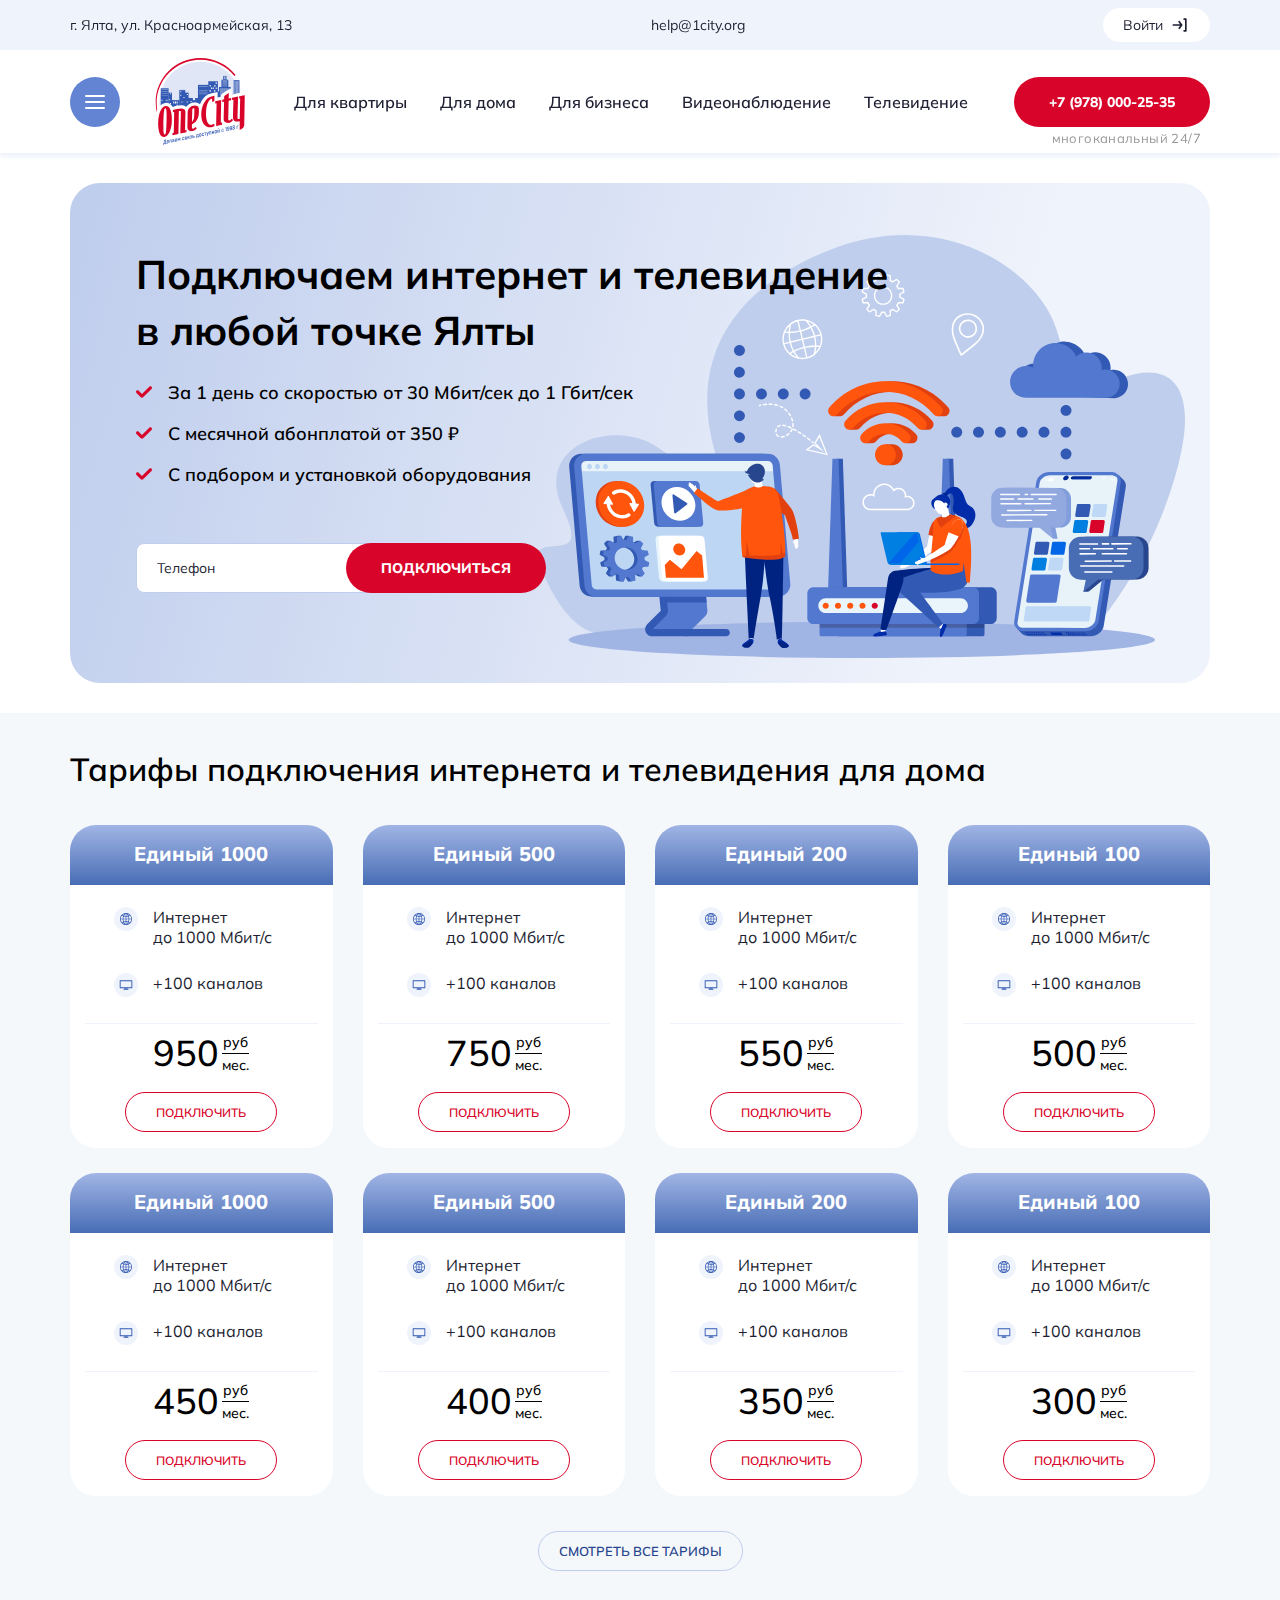
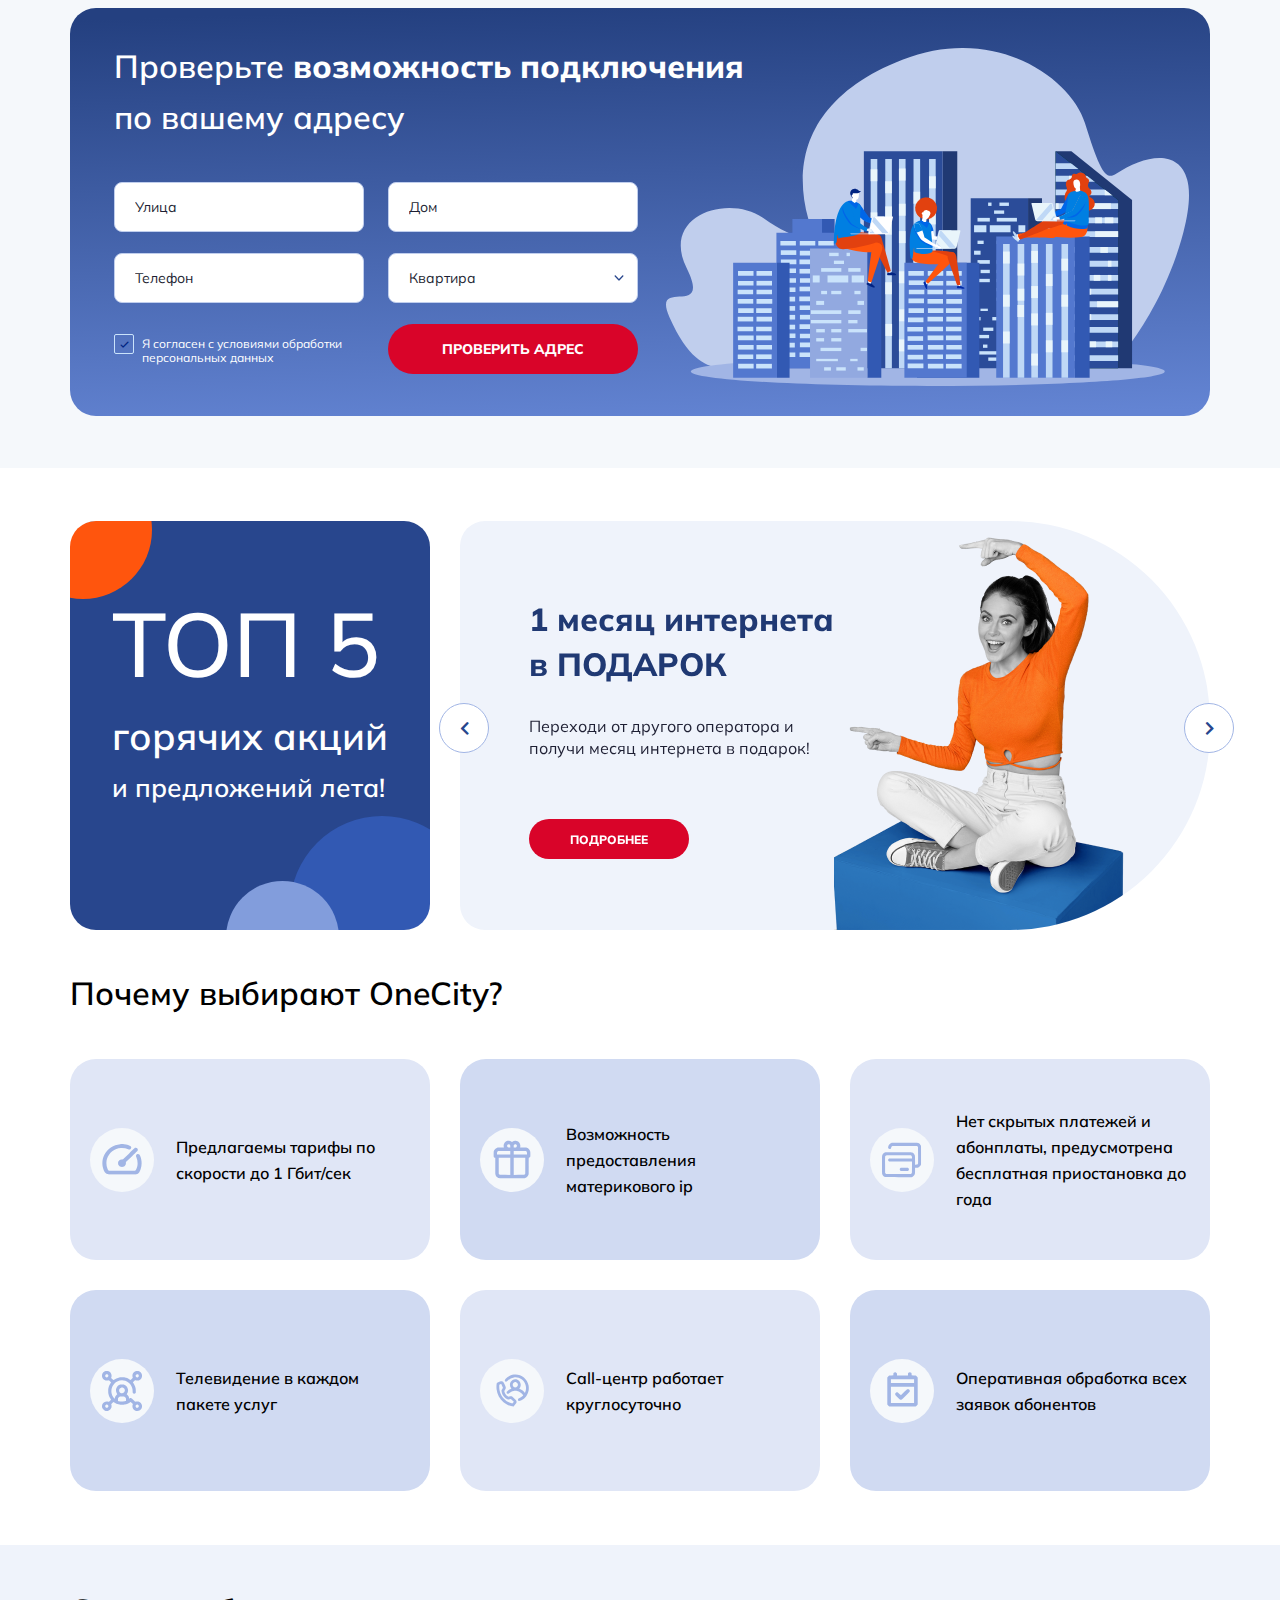
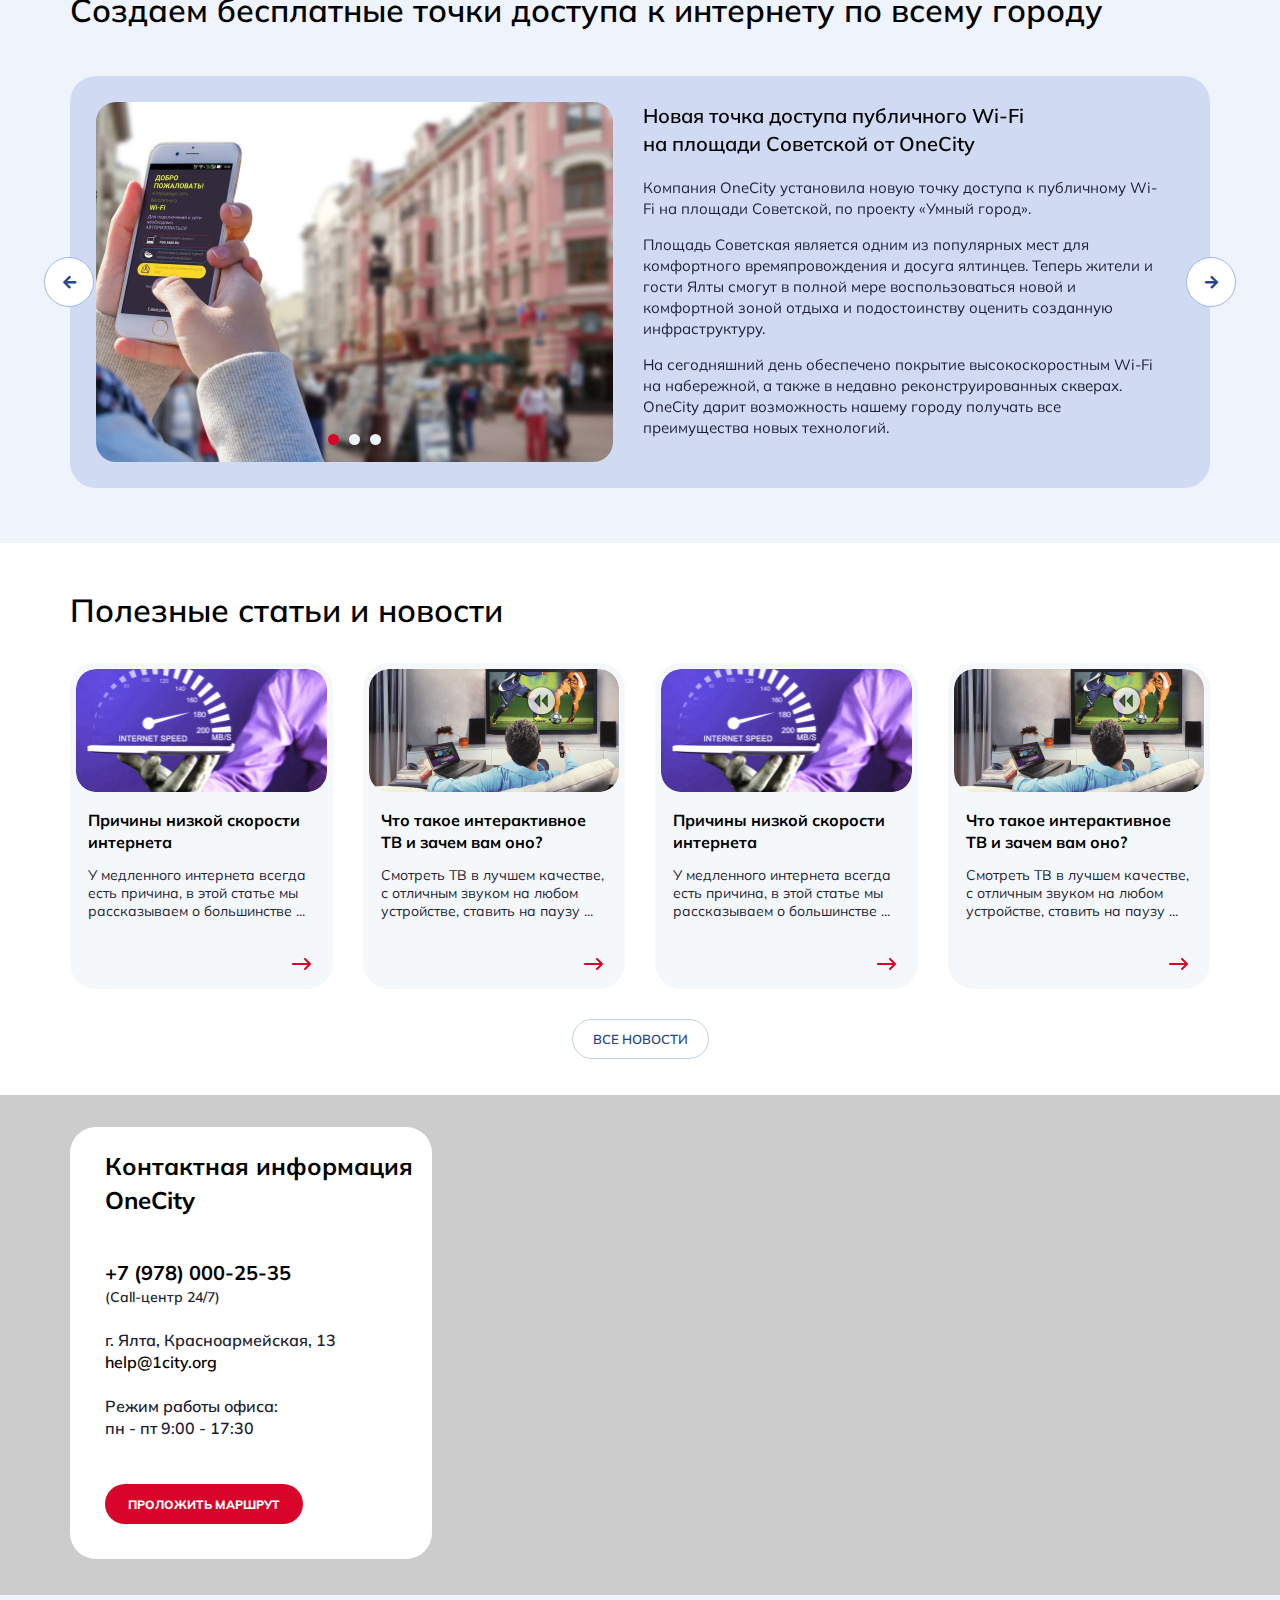
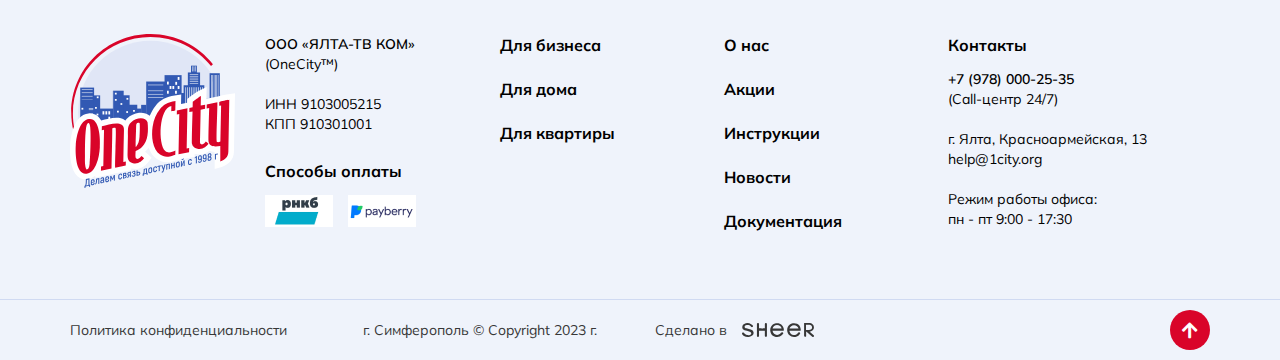
==== index.html @ c01683da "Add files via upload" ====
<!DOCTYPE html>
<!--[if lt IE 7]><html lang="ru" class="lt-ie9 lt-ie8 lt-ie7"><![endif]-->
<!--[if IE 7]><html lang="ru" class="lt-ie9 lt-ie8"><![endif]-->
<!--[if IE 8]><html lang="ru" class="lt-ie9"><![endif]-->
<!--[if gt IE 8]><!-->
<html lang="ru">
<!--<![endif]-->
<head>
	<meta charset="utf-8" />
	<title>Заголовок</title>
	<meta http-equiv="X-UA-Compatible" content="IE=edge" />
	<meta name="viewport" content="width=device-width, initial-scale=1.0" />
	<meta name="format-detection" content="telephone=no" />
	<link rel="shortcut icon" href="favicon.png" />
	<link rel="stylesheet" href="libs/bootstrap/bootstrap-grid.css" />
	<link rel="stylesheet" href="libs/fontawesome-free-5.12.0-web/css/all.min.css" />
	<link rel="stylesheet" href="libs/fancybox/jquery.fancybox.css" />
	<link rel="stylesheet" href="libs/slick-1.5.9/slick/slick.css" />
	<link rel="stylesheet" href="libs/slick-1.5.9/slick/slick-theme.css" />
	<link rel="stylesheet" href="css/fonts.css" />
	<link rel="stylesheet" href="css/main.css?ver=1.1" />
	<link rel="stylesheet" href="css/media.css?ver=1.1" />
</head>
<body>

	<div class="wrapper">

		<header class="header">
			<div class="header-top">
				<div class="container">
					<div class="header__wrapper">
						<div class="header__location">г. Ялта, ул. Красноармейская, 13</div>
						<div class="header__mail">help@1city.org</div>
						<a href="#" class="btn-login">Войти <img src="img/log-in.svg" alt="alt"></a>
					</div>
				</div>
			</div>
			<div class="header-bottom">
				<div class="container">
					<div class="header__wrapper">
						<span class='sandwich sandwich_catalog'>
							<span class='sw-topper'></span>
							<span class='sw-bottom'></span>
							<span class='sw-footer'></span>
						</span>
						<span class='sandwich sandwich_mobile'>
							<span class='sw-topper'></span>
							<span class='sw-bottom'></span>
							<span class='sw-footer'></span>
						</span>
						<a href="#" class="logo">
							<img src="img/logo.svg" alt="alt">
						</a>
						<ul class="menu">
							<li><a href="#">Для квартиры</a></li>
							<li><a href="#">Для дома</a></li>
							<li><a href="#">Для бизнеса</a></li>
							<li><a href="#">Видеонаблюдение</a></li>
							<li><a href="#">Телевидение</a></li>
						</ul>
						<div class="phone-wrap">
							<a href="tel:+79780002535" class="btn-main">+7 (978) 000-25-35 <i class="fas fa-phone-alt"></i></a>
							<div class="descr-phone">многоканальный 24/7</div>
						</div>
					</div>
				</div>
			</div>
			<div class="menu-mobile">
				<ul class="menu">
					<li><a href="#">Для квартиры</a></li>
					<li><a href="#">Для дома</a></li>
					<li><a href="#">Для бизнеса</a></li>
					<li><a href="#">Видеонаблюдение</a></li>
					<li><a href="#">Телевидение</a></li>
				</ul>
				<div class="header__location">г. Ялта, ул. Красноармейская, 13</div>
				<div class="header__mail">help@1city.org</div>
				<a href="#" class="btn-login">Войти <img src="img/log-in.svg" alt="alt"></a>
				<div class="phone-wrap">
					<a href="tel:+79780002535" class="btn-main">+7 (978) 000-25-35 <i class="fas fa-phone-alt"></i></a>
					<div class="descr-phone">многоканальный 24/7</div>
				</div>
			</div>
		</header>

		<section class="billbord">
			<div class="container">
				<div class="billbord-block">
					<h1 class="title-big">Подключаем интернет и телевидение в любой точке Ялты</h1>
					<ul class="list-page">
						<li>За 1 день со скоростью от 30 Мбит/сек до 1 Гбит/сек</li>
						<li>С месячной абонплатой от 350 ₽</li>
						<li>С подбором и установкой оборудования</li>
					</ul>
					<form>
						<div class="line-form">
							<div class="item-form">
								<input type="text" placeholder="Телефон" class="input-phone">
							</div>
							<input type="submit" class="btn-main" value="ПОДКЛЮЧИТЬСЯ">
						</div>
					</form>
				</div>
			</div>
		</section>

		<section class="tariffs">
			<div class="container">
				<h2 class="title-section">Тарифы подключения интернета и телевидения для дома</h2>
				<div class="row row_tarrifs">
					<div class="col-lg-3 col-md-6">
						<div class="item-tariff">
							<div class="item-tariff__head">Единый 1000</div>
							<ul class="list-tariff">
								<li><div class="icon-tariff"><img src="img/ic_tar1.svg" alt="alt"></div>Интернет <br>до 1000 Мбит/с</li>
								<li><div class="icon-tariff"><img src="img/ic_tar2.svg" alt="alt"></div>+100 каналов</li>
							</ul>
							<div class="item-tariff__bottom">
								<div class="item-tariff__footer">
									<div class="price-main">950 <span>руб<span>мес.</span></span></div>
									<a href="#" class="btn-main btn-main_transparent">ПОДКЛЮЧИТЬ</a>
								</div>
							</div>
						</div>
					</div>
					<div class="col-lg-3 col-md-6">
						<div class="item-tariff">
							<div class="item-tariff__head">Единый 500</div>
							<ul class="list-tariff">
								<li><div class="icon-tariff"><img src="img/ic_tar1.svg" alt="alt"></div>Интернет <br>до 1000 Мбит/с</li>
								<li><div class="icon-tariff"><img src="img/ic_tar2.svg" alt="alt"></div>+100 каналов</li>
							</ul>
							<div class="item-tariff__bottom">
								<div class="item-tariff__footer">
									<div class="price-main">750 <span>руб<span>мес.</span></span></div>
									<a href="#" class="btn-main btn-main_transparent">ПОДКЛЮЧИТЬ</a>
								</div>
							</div>
						</div>
					</div>
					<div class="col-lg-3 col-md-6">
						<div class="item-tariff">
							<div class="item-tariff__head">Единый 200</div>
							<ul class="list-tariff">
								<li><div class="icon-tariff"><img src="img/ic_tar1.svg" alt="alt"></div>Интернет <br>до 1000 Мбит/с</li>
								<li><div class="icon-tariff"><img src="img/ic_tar2.svg" alt="alt"></div>+100 каналов</li>
							</ul>
							<div class="item-tariff__bottom">
								<div class="item-tariff__footer">
									<div class="price-main">550 <span>руб<span>мес.</span></span></div>
									<a href="#" class="btn-main btn-main_transparent">ПОДКЛЮЧИТЬ</a>
								</div>
							</div>
						</div>
					</div>
					<div class="col-lg-3 col-md-6">
						<div class="item-tariff">
							<div class="item-tariff__head">Единый 100</div>
							<ul class="list-tariff">
								<li><div class="icon-tariff"><img src="img/ic_tar1.svg" alt="alt"></div>Интернет <br>до 1000 Мбит/с</li>
								<li><div class="icon-tariff"><img src="img/ic_tar2.svg" alt="alt"></div>+100 каналов</li>
							</ul>
							<div class="item-tariff__bottom">
								<div class="item-tariff__footer">
									<div class="price-main">500 <span>руб<span>мес.</span></span></div>
									<a href="#" class="btn-main btn-main_transparent">ПОДКЛЮЧИТЬ</a>
								</div>
							</div>
						</div>
					</div>
					<div class="col-lg-3 col-md-6">
						<div class="item-tariff">
							<div class="item-tariff__head">Единый 1000</div>
							<ul class="list-tariff">
								<li><div class="icon-tariff"><img src="img/ic_tar1.svg" alt="alt"></div>Интернет <br>до 1000 Мбит/с</li>
								<li><div class="icon-tariff"><img src="img/ic_tar2.svg" alt="alt"></div>+100 каналов</li>
							</ul>
							<div class="item-tariff__bottom">
								<div class="item-tariff__footer">
									<div class="price-main">450 <span>руб<span>мес.</span></span></div>
									<a href="#" class="btn-main btn-main_transparent">ПОДКЛЮЧИТЬ</a>
								</div>
							</div>
						</div>
					</div>
					<div class="col-lg-3 col-md-6">
						<div class="item-tariff">
							<div class="item-tariff__head">Единый 500</div>
							<ul class="list-tariff">
								<li><div class="icon-tariff"><img src="img/ic_tar1.svg" alt="alt"></div>Интернет <br>до 1000 Мбит/с</li>
								<li><div class="icon-tariff"><img src="img/ic_tar2.svg" alt="alt"></div>+100 каналов</li>
							</ul>
							<div class="item-tariff__bottom">
								<div class="item-tariff__footer">
									<div class="price-main">400 <span>руб<span>мес.</span></span></div>
									<a href="#" class="btn-main btn-main_transparent">ПОДКЛЮЧИТЬ</a>
								</div>
							</div>
						</div>
					</div>
					<div class="col-lg-3 col-md-6">
						<div class="item-tariff">
							<div class="item-tariff__head">Единый 200</div>
							<ul class="list-tariff">
								<li><div class="icon-tariff"><img src="img/ic_tar1.svg" alt="alt"></div>Интернет <br>до 1000 Мбит/с</li>
								<li><div class="icon-tariff"><img src="img/ic_tar2.svg" alt="alt"></div>+100 каналов</li>
							</ul>
							<div class="item-tariff__bottom">
								<div class="item-tariff__footer">
									<div class="price-main">350 <span>руб<span>мес.</span></span></div>
									<a href="#" class="btn-main btn-main_transparent">ПОДКЛЮЧИТЬ</a>
								</div>
							</div>
						</div>
					</div>
					<div class="col-lg-3 col-md-6">
						<div class="item-tariff">
							<div class="item-tariff__head">Единый 100</div>
							<ul class="list-tariff">
								<li><div class="icon-tariff"><img src="img/ic_tar1.svg" alt="alt"></div>Интернет <br>до 1000 Мбит/с</li>
								<li><div class="icon-tariff"><img src="img/ic_tar2.svg" alt="alt"></div>+100 каналов</li>
							</ul>
							<div class="item-tariff__bottom">
								<div class="item-tariff__footer">
									<div class="price-main">300 <span>руб<span>мес.</span></span></div>
									<a href="#" class="btn-main btn-main_transparent">ПОДКЛЮЧИТЬ</a>
								</div>
							</div>
						</div>
					</div>
				</div>
				<div class="bottom-button">
					<a href="#" class="btn-main btn-main_page">Смотреть все тарифы</a>
				</div>
				<div class="consultation-block">
					<h2 class="title-section">Проверьте <strong>возможность подключения</strong> по вашему адресу</h2>
					<div class="consultation-block__form">
						<form>
							<div class="row">
								<div class="col-md-6">
									<div class="item-form">
										<input type="text" placeholder="Улица" required="required">
									</div>
								</div>
								<div class="col-md-6">
									<div class="item-form">
										<input type="text" placeholder="Дом" required="required">
									</div>
								</div>
								<div class="col-md-6">
									<div class="item-form">
										<input type="text" placeholder="Телефон" class="input-phone" required="required">
									</div>
								</div>
								<div class="col-md-6">
									<div class="item-form">
										<select>
											<option value="1">Квартира</option>
											<option value="1">1</option>
											<option value="1">2</option>
											<option value="1">3</option>
											<option value="1">4</option>
										</select>
									</div>
								</div>
								<div class="col-md-6 col_checkbox">
									<div class="checkbox">
										<label>
											<input type="checkbox" required="required" checked="checked" />
											<span>Я согласен с условиями обработки персональных данных</span>
										</label>
									</div>
								</div>
								<div class="col-md-6">
									<input type="submit" class="btn-main" value="ПРОВЕРИТЬ АДРЕС">
								</div>
							</div>
						</form>
					</div>
				</div>
			</div>
		</section>

		<section class="offers">
			<div class="container">
				<div class="row">
					<div class="col-lg-4">
						<div class="offers-block">
							<div class="offers-block__title">топ 5</div>
							<div class="offers-block__descr">горячих акций <span>и предложений лета!</span></div>
						</div>
					</div>
					<div class="col-lg-8">
						<div class="wrapper-slider">
							<ul class="slider-offers">
								<li>
									<div class="slide-offer">
										<h2 class="title-section">1 месяц интернета в ПОДАРОК</h2>
										<div class="descr-offer">Переходи от другого оператора и получи месяц интернета в подарок!</div>
										<a href="#" class="btn-main">ПОДРОБНЕЕ</a>
									</div>
								</li>
								<li>
									<div class="slide-offer">
										<h2 class="title-section">1 месяц интернета в ПОДАРОК</h2>
										<div class="descr-offer">Переходи от другого оператора и получи месяц интернета в подарок!</div>
										<a href="#" class="btn-main">ПОДРОБНЕЕ</a>
									</div>
								</li>
								<li>
									<div class="slide-offer">
										<h2 class="title-section">1 месяц интернета в ПОДАРОК</h2>
										<div class="descr-offer">Переходи от другого оператора и получи месяц интернета в подарок!</div>
										<a href="#" class="btn-main">ПОДРОБНЕЕ</a>
									</div>
								</li>
							</ul>
						</div>
					</div>
				</div>
			</div>
		</section>

		<section class="advantages">
			<div class="container">
				<h2 class="title-section">Почему выбирают OneCity?</h2>
				<div class="row row_advantages">
					<div class="col-lg-4 col-md-6">
						<div class="item-advantage">
							<div class="item-advantage__icon">
								<img src="img/ic_avd1.svg" alt="alt">
							</div>
							<p>Предлагаемы тарифы по скорости до 1 Гбит/сек</p>
						</div>
					</div>
					<div class="col-lg-4 col-md-6">
						<div class="item-advantage">
							<div class="item-advantage__icon">
								<img src="img/ic_avd2.svg" alt="alt">
							</div>
							<p>Возможность предоставления материкового ip</p>
						</div>
					</div>
					<div class="col-lg-4 col-md-6">
						<div class="item-advantage">
							<div class="item-advantage__icon">
								<img src="img/ic_avd3.svg" alt="alt">
							</div>
							<p>Нет скрытых платежей и абонплаты, предусмотрена бесплатная приостановка до года</p>
						</div>
					</div>
					<div class="col-lg-4 col-md-6">
						<div class="item-advantage">
							<div class="item-advantage__icon">
								<img src="img/ic_avd4.svg" alt="alt">
							</div>
							<p>Телевидение в каждом пакете услуг</p>
						</div>
					</div>
					<div class="col-lg-4 col-md-6">
						<div class="item-advantage">
							<div class="item-advantage__icon">
								<img src="img/ic_avd5.svg" alt="alt">
							</div>
							<p>Call-центр работает круглосуточно</p>
						</div>
					</div>
					<div class="col-lg-4 col-md-6">
						<div class="item-advantage">
							<div class="item-advantage__icon">
								<img src="img/ic_avd6.svg" alt="alt">
							</div>
							<p>Оперативная обработка всех заявок абонентов</p>
						</div>
					</div>
				</div>
			</div>
		</section>

		<section class="about">
			<div class="container">
				<h2 class="title-section">Создаем бесплатные точки доступа к интернету по всему городу</h2>
				<ul class="slider-about">
					<li>
						<div class="slide-about">
							<div class="row">
								<div class="col-lg-6">
									<ul class="slider-inner">
										<li>
											<div class="slider-inner__image">
												<img src="img/slide_about1.jpg" alt="alt">
											</div>
										</li>
										<li>
											<div class="slider-inner__image">
												<img src="img/slide_about1.jpg" alt="alt">
											</div>
										</li>
										<li>
											<div class="slider-inner__image">
												<img src="img/slide_about1.jpg" alt="alt">
											</div>
										</li>
									</ul>
								</div>
								<div class="col-lg-6">
									<div class="title-middle">Новая точка доступа публичного Wi-Fi <br>на площади Советской от OneCity</div>
									<p>Компания OneCity установила новую точку доступа к публичному Wi-Fi на площади Советской, по проекту «Умный город».</p>
									<p>Площадь Советская является одним из популярных мест для комфортного времяпровождения и досуга ялтинцев. Теперь жители и гости Ялты смогут в полной мере воспользоваться новой и комфортной зоной отдыха и подостоинству оценить созданную инфраструктуру.</p>
									<p>На сегодняшний день обеспечено покрытие высокоскоростным Wi-Fi на набережной, а также в недавно реконструированных скверах. OneCity дарит возможность нашему городу получать все преимущества новых технологий.</p>
								</div>
							</div>
						</div>
					</li>
					<li>
						<div class="slide-about">
							<div class="row">
								<div class="col-lg-6">
									<ul class="slider-inner">
										<li>
											<div class="slider-inner__image">
												<img src="img/slide_about1.jpg" alt="alt">
											</div>
										</li>
										<li>
											<div class="slider-inner__image">
												<img src="img/slide_about1.jpg" alt="alt">
											</div>
										</li>
										<li>
											<div class="slider-inner__image">
												<img src="img/slide_about1.jpg" alt="alt">
											</div>
										</li>
									</ul>
								</div>
								<div class="col-lg-6">
									<div class="title-middle">Новая точка доступа публичного Wi-Fi <br>на площади Советской от OneCity</div>
									<p>Компания OneCity установила новую точку доступа к публичному Wi-Fi на площади Советской, по проекту «Умный город».</p>
									<p>Площадь Советская является одним из популярных мест для комфортного времяпровождения и досуга ялтинцев. Теперь жители и гости Ялты смогут в полной мере воспользоваться новой и комфортной зоной отдыха и подостоинству оценить созданную инфраструктуру.</p>
									<p>На сегодняшний день обеспечено покрытие высокоскоростным Wi-Fi на набережной, а также в недавно реконструированных скверах. OneCity дарит возможность нашему городу получать все преимущества новых технологий.</p>
								</div>
							</div>
						</div>
					</li>
				</ul>
			</div>
		</section>

		<section class="news">
			<div class="container">
				<h2 class="title-section">Полезные статьи и новости</h2>
				<div class="row row_news">
					<div class="col-lg-3 col-md-6">
						<a href="#" class="item-news">
							<span class="item-news__image">
								<img src="img/news1.jpg" alt="alt">
							</span>
							<span class="item-news__content">
								<span class="item-news__title">Причины низкой скорости интернета</span>
								<span class="item-news__text">У медленного интернета всегда есть причина, в этой статье мы рассказываем о большинстве ...</span>
							</span>
						</a>
					</div>
					<div class="col-lg-3 col-md-6">
						<a href="#" class="item-news">
							<span class="item-news__image">
								<img src="img/news2.jpg" alt="alt">
							</span>
							<span class="item-news__content">
								<span class="item-news__title">Что такое интерактивное ТВ и зачем вам оно?</span>
								<span class="item-news__text">Смотреть ТВ в лучшем качестве, с отличным звуком на любом устройстве, ставить на паузу ...</span>
							</span>
						</a>
					</div>
					<div class="col-lg-3 col-md-6">
						<a href="#" class="item-news">
							<span class="item-news__image">
								<img src="img/news1.jpg" alt="alt">
							</span>
							<span class="item-news__content">
								<span class="item-news__title">Причины низкой скорости интернета</span>
								<span class="item-news__text">У медленного интернета всегда есть причина, в этой статье мы рассказываем о большинстве ...</span>
							</span>
						</a>
					</div>
					<div class="col-lg-3 col-md-6">
						<a href="#" class="item-news">
							<span class="item-news__image">
								<img src="img/news2.jpg" alt="alt">
							</span>
							<span class="item-news__content">
								<span class="item-news__title">Что такое интерактивное ТВ и зачем вам оно?</span>
								<span class="item-news__text">Смотреть ТВ в лучшем качестве, с отличным звуком на любом устройстве, ставить на паузу ...</span>
							</span>
						</a>
					</div>
				</div>
				<div class="bottom-button">
					<a href="#" class="btn-main btn-main_page">все новости</a>
				</div>
			</div>
		</section>

		<section class="contacts">
			<div class="container">
				<div class="contacts-block">
					<div class="title-block">Контактная информация OneCity</div>
					<a href="tel:+79780002535" class="phone-main">+7 (978) 000-25-35 </a>
					<span>(Call-центр 24/7)</span>
					<br>
					<p>г. Ялта, Красноармейская, 13</p>
					<p><a href="mailto:help@1city.org">help@1city.org</a></p>
					<br>
					<p>Режим работы офиса: <br>пн - пт 9:00 - 17:30</p>
					<a href="#" class="btn-main">Проложить маршрут</a>
				</div>
			</div>
			<div id="map"></div>
		</section>

		<footer class="footer">
			<div class="container">
				<div class="row">
					<div class="col-lg-2 col-5">
						<a href="#" class="logo">
							<img src="img/logo.svg" alt="alt">
						</a>
					</div>
					<div class="col-lg-2 col-7 col_payment">
						<div class="descr-footer">
							<p><strong>ООО «ЯЛТА-ТВ КОМ»</strong></p>
							<p>(ОneCity™)</p>
							<br>
							<p>ИНН 9103005215</p>
							<p>КПП 910301001</p>
						</div>
						<div class="footer__title">Способы оплаты</div>
						<ul class="list-payments">
							<li><img src="img/payment1.png" alt="alt"></li>
							<li><img src="img/payment2.png" alt="alt"></li>
						</ul>
					</div>
					<div class="col-lg-5 col_nav">
						<div class="row">
							<div class="col-lg-6">
								<ul class="footer__nav">
									<li><a href="#">Для бизнеса</a></li>
									<li><a href="#">Для дома</a></li>
									<li><a href="#">Для квартиры</a></li>
								</ul>
							</div>
							<div class="col-lg-6">
								<ul class="footer__nav">
									<li><a href="#">О нас</a></li>
									<li><a href="#">Акции</a></li>
									<li><a href="#">Инструкции</a></li>
									<li><a href="#">Новости</a></li>
									<li><a href="#">Документация</a></li>
								</ul>
							</div>
						</div>
					</div>
					<div class="col-lg-3">
						<div class="footer__title">Контакты <i class="far fa-chevron-down"></i></div>
						<div class="footer__content">
							<p><a href="tel:+79780002535"><strong>+7 (978) 000-25-35 </strong></a></p>
							<p>(Call-центр 24/7)</p>
							<br>
							<p>г. Ялта, Красноармейская, 13</p>
							<p><a href="mailto:help@1city.org">help@1city.org</a></p>
							<br>
							<p>Режим работы офиса: <br>пн - пт 9:00 - 17:30</p>
						</div>
					</div>
				</div>
			</div>
			<div class="footer-bottom">
				<div class="container">
					<div class="row align-items-center">
						<div class="col-lg-3">
							<a href="#">Политика конфиденциальности </a>
						</div>
						<div class="col-lg-3">
							<p>г. Симферополь © Copyright  2023 г.</p>
						</div>
						<div class="col-lg">
							<div class="create">Сделано в <a href="#"><img src="img/copy.svg" alt="alt"></a></div>
						</div>
						<div class="col-xl-4 col-lg">
							<a href="#" class="btn_top"><i class="fas fa-arrow-up"></i></a>
						</div>
					</div>
				</div>
			</div>
		</footer>
		
	</div>

	<!--[if lt IE 9]>
	<script src="libs/html5shiv/es5-shim.min.js"></script>
	<script src="libs/html5shiv/html5shiv.min.js"></script>
	<script src="libs/html5shiv/html5shiv-printshiv.min.js"></script>
	<script src="libs/respond/respond.min.js"></script>
<![endif]-->
<script src="libs/jquery/jquery-3.6.0.min.js"></script>
<script src="libs/jquery-mousewheel/jquery.mousewheel.min.js"></script>
<script src="libs/fancybox/jquery.fancybox.pack.js"></script>
<script src="libs/slick-1.5.9/slick/slick.min.js"></script>
<script src="libs/scroll2id/PageScroll2id.min.js"></script>
<script src="libs/mask/jquery.maskedinput.js"></script>
<script src="libs/jQueryFormStyler-master/jquery.formstyler.min.js"></script>
<script src="js/common.js?ver=1.1"></script>
<script src="https://api-maps.yandex.ru/2.1/?lang=ru_RU"></script>
<script>
	$(document).ready(function() {
		ymaps.ready(init);

		function init() {
			var myMap = new ymaps.Map('map', {
				center: [44.489403, 34.151252],
				zoom: 17
			}, {
				searchControlProvider: 'yandex#search'
			});		

			myPlacemark1 = new ymaps.Placemark([44.489403, 34.151252], {
			}, {
				iconLayout: 'default#image',
				iconImageHref: 'img/pin.svg',
				hideIconOnBalloonOpen: false,
				iconImageSize: [20, 26],
				iconImageOffset: [-10, -26],
				balloonOffset: [0, -26]
			});
			myMap.controls.remove('searchControl');
			myMap.behaviors.disable('scrollZoom');
			myMap.geoObjects.add(myPlacemark1);
		}
	});
</script>

<!-- Yandex.Metrika counter --><!-- /Yandex.Metrika counter -->
<!-- Google Analytics counter --><!-- /Google Analytics counter -->
</body>
</html>
---- css/fonts.css ----
@font-face {
	font-family: 'Mulish';
	src: local('Mulish Regular'), local('Mulish-Regular'),
	url('../fonts/Mulish-Regular.woff2') format('woff2'),
	url('../fonts/Mulish-Regular.woff') format('woff'),
	url('../fonts/Mulish-Regular.ttf') format('truetype');
	font-weight: 400;
	font-style: normal;
}
@font-face {
	font-family: 'Mulish';
	src: local('Mulish Medium'), local('Mulish-Medium'),
	url('../fonts/Mulish-Medium.woff2') format('woff2'),
	url('../fonts/Mulish-Medium.woff') format('woff'),
	url('../fonts/Mulish-Medium.ttf') format('truetype');
	font-weight: 500;
	font-style: normal;
}
@font-face {
	font-family: 'Mulish';
	src: local('Mulish SemiBold'), local('Mulish-SemiBold'),
	url('../fonts/Mulish-SemiBold.woff2') format('woff2'),
	url('../fonts/Mulish-SemiBold.woff') format('woff'),
	url('../fonts/Mulish-SemiBold.ttf') format('truetype');
	font-weight: 600;
	font-style: normal;
}
@font-face {
	font-family: 'Mulish';
	src: local('Mulish Bold'), local('Mulish-Bold'),
	url('../fonts/Mulish-Bold.woff2') format('woff2'),
	url('../fonts/Mulish-Bold.woff') format('woff'),
	url('../fonts/Mulish-Bold.ttf') format('truetype');
	font-weight: 700;
	font-style: normal;
}

@font-face {
	font-family: 'Mulish';
	src: local('Mulish Extra Bold'), local('Mulish-Extra-Bold'),
	url('../fonts/Mulish-ExtraBold.woff2') format('woff2'),
	url('../fonts/Mulish-ExtraBold.woff') format('woff'),
	url('../fonts/Mulish-ExtraBold.ttf') format('truetype');
	font-weight: 800;
	font-style: normal;
}
---- css/main.css ----
*::-webkit-input-placeholder {
	color: #1E1F33;
	opacity: 1;
}
*:-moz-placeholder {
	color: #1E1F33;
	opacity: 1;
}
*::-moz-placeholder {
	color: #1E1F33;
	opacity: 1;
}
*:-ms-input-placeholder {
	color: #1E1F33;
	opacity: 1;
}

body input:focus:required:invalid,
body textarea:focus:required:invalid {
	
}
body input:required:valid,
body textarea:required:valid {
	
}
body {
	font-family: 'Mulish';
	font-size: 16px;
	line-height: 26px;
	color: #1E1F33;
	overflow-x: hidden;
	margin: 0;
	background-color: #fff;
}
button {
	cursor: pointer;
}
button, input, optgroup, select, textarea {
	font-family: inherit;
}
input {
	-webkit-appearance: none;
	-moz-appearance: none;
	appearance: none;
}
button,
textarea,
input.text,
input[type="text"],
input[type="button"],
input[type="submit"] {
	-webkit-appearance: none;
}
a, button, input, img {
	transition: all 0.3s;
}
h1,h2,h3,h4,h5,h6 {
	padding: 0;
	margin: 0;
	font-weight: normal;
}
.wrapper {
	overflow: hidden;
}
a {
	text-decoration: none;
	outline: none;
}
* {
	outline: none !important;
}
ul {
	padding: 0;
	margin: 0;
}
ul li {
	list-style-type: none;
	outline: none;
}
img {
	outline: none;
	display: block;
}
p {
	padding: 0;
	margin: 0;
}
form {
	margin: 0;
}

.header {
	position: fixed;
	top: 0;
	left: 0;
	width: 100%;
	z-index: 1000;
	background-color: #fff;
	box-shadow: 0px 4px 4px #EFF3FB;
	transition: all 0.3s;
}
.wrapper {
	padding-top: 153px;
}
.header.nav-up {
	transform: translateY(-160px);
}
.header.nav-down {
	transform: translateY(0px);
}
.header-top {
	padding: 8px 0;
	font-size: 14px;
	line-height: 18px;
	background: #EFF3FB;
}
.header__wrapper {
	display: flex;
	align-items: center;
	justify-content: space-between;
}
.header__mail,
.header__location {
	color: #1E1F33;
}
.btn-login {
	padding: 7px 20px;
	background: #FFFFFF;
	border-radius: 40px;
	font-size: 14px;
	line-height: 18px;
	color: #1E1F33;
	display: inline-flex;
	align-items: center;
	justify-content: center;
	text-align: center;
}
.btn-login:hover {
	color: #fff;
	background: #6384D3;
}
.btn-login:hover img {
filter: brightness(0) invert(1);
}
.btn-login img {
	margin-left: 7px;
	transition: all 0.3s;
}
.header-bottom {
	padding: 8px 0;
}
.btn-main {
	height: 50px;
	padding: 0 35px;
	font-size: 14px;
	line-height: 18px;
	font-weight: 900;
	color: #fff;
	display: inline-flex;
	align-items: center;
	justify-content: center;
	text-align: center;
	cursor: pointer;
	transition: all 0.3s;
	border: none;
	background: #D90429;
	border-radius: 40px;
	text-transform: uppercase;
}
.btn-main:hover {
	background: #b80020;
}
.descr-phone {
	font-size: 13px;
	line-height: 16px;
	margin-top: 3px;
	margin-bottom: -20px;
	padding-right: 9px;
	letter-spacing: 0.03em;
	color: #989898;
}
.menu {
	margin: 0 46px;
	display: flex;
	align-items: center;
	justify-content: space-between;
	flex: 1;
}
.menu a {
	color: #1E1F33;
	font-weight: 600;
	border-bottom: 1px solid transparent;
}
.menu a:hover {
	border-color: #1E1F33;
}
.logo {
	display: inline-block;
}
.logo img {
	width: 93px;
	height: auto;
	display: block;
}
.phone-wrap {
	display: flex;
	flex-direction: column;
	align-items: flex-end;
}
.sandwich span {
	display: block;
}
.sandwich {
	width: 50px;
	height: 50px;
	margin-right: 35px;
	padding-top: 14px;
	border-radius: 50%;
	background: #6384D3;
	display: -webkit-flex;
	display: -moz-flex;
	display: -ms-flex;
	display: -o-flex;
	display: flex;
	flex-direction: column;
	align-items:center;
	z-index: 20;
	flex: none;
	cursor: pointer;
	transition: all 0.3s;
}
.sandwich:hover {
background: #244080;
}
.sw-topper {
	position: relative;
	top: 4px;
	width: 20px;
	height:  2px;
	display: block;
	margin: 0;
	background: #FFFFFF;
	border-radius: 2px;
	border: medium none;
	transition: transform 0.5s, top 0.2s;
	/* transition-delay: 0.2s, 0s; */
}
.sw-bottom {
	position: relative;
	top: 8px;
	width: 20px;
	height:  2px;
	display: block;
	margin: 0;
	background: #FFFFFF;
	border-radius: 2px;
	border: medium none;
	transition: transform 0.5s, top 0.2s;
	transition-delay: 0.2s, 0s;
}
.sw-footer {
	position: relative;
	top: 12px;
	width: 20px;
	height:  2px;
	display: block;
	margin: 0;
	background: #FFFFFF;
	border-radius: 2px;
	border: medium none;
	transition: all 0.5s;
	transition-delay: 0.1s;
}
.sandwich.active .sw-topper {
	top: 10px;
	transform: rotate(45deg);
}
.sandwich.active .sw-bottom {
	opacity: 0;
}
.sandwich.active .sw-footer {
	top: 6px;
	transform: rotate(-45deg); 
}

.billbord {
	padding: 30px 0;
}
.billbord-block {
	padding: 63px 66px;
	padding-bottom: 90px;
	min-height: 500px;
	background: linear-gradient(285.48deg, #EFF3FB 21.39%, #C0CEED 97.87%);
	border-radius: 30px;
	color: #000;
	position: relative;
	z-index: 1;
}
.billbord-block::before {
	position: absolute;
	display: block;
	content: " ";
	width: 100%;
	height: 100%;
	border-radius: 30px;
	top: 0;
	left: 0;
	background-image: url(../img/bg_billbord.svg);
	background-repeat: no-repeat;
	background-position: right 25px bottom 25px;
	z-index: -1;
}
.title-big {
	font-size: 40px;
	line-height: 56px;
	font-weight: 700;
}
.billbord-block .title-big {
	max-width: 757px;
	padding-bottom: 22px;
}
.list-page li {
	font-size: 18px;
	padding-left: 32px;
	margin-bottom: 15px;
	font-weight: 600;
	position: relative;
}
.list-page li::before {
	position: absolute;
	display: block;
	content: " ";
	width: 16px;
	height: 16px;
	top: 4px;
	left: 0;
	background-image: url(../img/li_check.svg);
	background-repeat: no-repeat;
	background-position: center;
	background-size: cover;
}
.line-form {
	display: flex;
	align-items: center;
}
.line-form .item-form {
	margin: 0;
	margin-right: -50px;
	width: 260px;
}
.item-form {
	margin-bottom: 21px;
}
.item-form .jq-selectbox__select-text,
.item-form input,
.item-form textarea {
	height: 50px;
	padding: 0 20px;
	font-size: 14px;
	line-height: 18px;
	font-weight: 400;
	color: #1E1F33;
	background: #FFFFFF;
	border: 1px solid #C0CEED;
	border-radius: 8px;
	width: 100%;
	font-family: 'Mulish';
}
.item-form .jqselect {
	width: 100%;
	display: block;
}
.item-form .jq-selectbox__select-text {
	cursor: pointer;
	display: flex;
	align-items: center;
}
.jq-selectbox__trigger {
	position: absolute;
	display: block;
	content: " ";
	right: 11px;
	top: 0;
	bottom: 0;
	margin: auto;
	width: 16px;
	height: 16px;
	background-image: url(../img/check.svg);
	background-repeat: no-repeat;
	background-position: center;
	cursor: pointer;
}
.billbord-block .line-form {
	margin-top: 55px;
}

.tariffs {
	padding-top: 31px;
	padding-bottom: 52px;
	background: #F5F8FB;
}
.title-section {
	font-size: 32px;
	line-height: 51px;
	font-weight: 600;
	color: #000;
}
.tariffs .title-section {
	padding-bottom: 30px;
}
.item-tariff {
	padding-bottom: 16px;
	background: #FFFFFF;
	border-radius: 26px;
	min-height: 100%;
	display: flex;
	flex-direction: column;
	align-items: flex-start;
	transition: all 0.5s;
}
.item-tariff:hover {
	box-shadow: 0 10px 10px #bfd6ee;
}
.item-tariff__head {
	font-size: 20px;
	line-height: 32px;
	font-weight: 800;
	padding: 13px;
	padding-bottom: 15px;
	margin-bottom: 22px;
	color: #fff;
	background: linear-gradient(180deg, #A1B5E5 0%, #486DB5 100%);
	border-radius: 26px 26px 0px 0px;
	width: 100%;
	text-align: center;
}
.icon-tariff {
	width: 24px;
	height: 24px;
	margin-right: 15px;
	background: #EFF3FB;
	border-radius: 50%;
	display: flex;
	align-items: center;
	justify-content: center;
	flex: none;
}
.list-tariff {
	line-height: 20px;
	padding: 0 44px;
	width: 100%;
}
.list-tariff li {
	margin-bottom: 26px;
	display: flex;
}
.item-tariff__bottom {
	width: 100%;
	margin-top: auto;
}
.item-tariff__footer {
	margin: 0 15px;
	text-align: center;
	display: flex;
	flex-direction: column;
	align-items: center;
	border-top: 1px solid #EFF3FB;
}
.price-main {
	font-size: 36px;
	line-height: 58px;
	font-weight: 500;
	color: #000;
	display: flex;
	align-items: center;
}
.price-main span {
	font-size: 14px;
	line-height: 22px;
	font-weight: 500;
	display: block;
}
.price-main span span {
	border-top: 1px solid #000;
}
.price-main > span {
	margin-left: 3px;
}
.item-tariff .btn-main {
	margin-top: 10px;
}
.btn-main_transparent {
	font-size: 12px;
	line-height: 15px;
	font-weight: 600;
	color: #D90429;
	padding: 0 30px;
	height: 40px;
	border: 1px solid #D90429;
	border-radius: 40px;
	background-color: transparent;
}
.btn-main_transparent:hover {
	background-color: #D90429;
	color: #fff;
}
.row_tarrifs > div {
	margin-bottom: 25px;
}
.bottom-button {
	padding-top: 10px;
	text-align: center;
}
.btn-main_page {
	height: 40px;
	font-size: 13px;
	line-height: 16px;
	padding: 0 20px;
	text-transform: uppercase;
	font-weight: 600;
	color: #28468D;
	border: 1px solid #C0CEED;
	border-radius: 40px;
	background-color: transparent;
}
.btn-main_page:hover {
	background-color: #28468D;
	color: #fff;
	border-color: #28468D;
}
.consultation-block {
	padding: 33px 44px;
	padding-bottom: 42px;
	margin-top: 37px;
	background: linear-gradient(178.12deg, #244080 2.77%, #6384D3 98.41%);
	border-radius: 26px;
	min-height: 400px;
	color: #fff;
	position: relative;
	z-index: 1;
}
.consultation-block::before {
	position: absolute;
	display: block;
	content: " ";
	width: 100%;
	height: 100%;
	border-radius: 26px;
	top: 0;
	left: 0;
	background-image: url(../img/bg_consult.svg);
	background-repeat: no-repeat;
	background-position: right 21px bottom 30px;
	z-index: -1;
}
.consultation-block .title-section {
	padding-bottom: 39px;
	max-width: 636px;
	color: #fff;
}
.title-section strong {
	font-weight: 800;
}
.checkbox {
	font-size: 12px;
	line-height: 14px;
	margin-top: 8px;
	color: #fff;
	font-weight: 400;
	letter-spacing: normal;
	display: flex;
	text-align: left;
}
.checkbox label input {
	position: absolute;
	z-index: -1;
	height: 1px !important;
	width: 1px !important;
	opacity: 0 !important;
	margin: 12px 2px 0 7px !important;
}
.checkbox label > span {
	position: relative;
	padding: 5px 0 0 28px;
	display: block;
	cursor: pointer;
}
.checkbox label > span:before {
	content: '';
	position: absolute;
	top: 2px;
	left: 0;
	width: 20px;
	height: 20px;
	border: 1px solid #CAE3FB;
	border-radius: 2px;
	transition: .2s;
}
.checkbox label > span:after {
	content: '';
	position: absolute;
	top: 2px;
	left: 0px;
	width: 20px;
	height: 20px;
	content: "\f00c";
	display: -webkit-flex;
	display: -moz-flex;
	display: -ms-flex;
	display: -o-flex;
	display: flex;
	align-items: center;
	justify-content: center;
	-moz-osx-font-smoothing: grayscale;
	-webkit-font-smoothing: antialiased;
	font-style: normal;
	font-variant: normal;
	text-rendering: auto;
	line-height: 1;
	font-family: "Font Awesome 5 Pro";
	font-weight: 500;
	background-image: none;
	color: #002382;
	font-size: 9px;
	opacity: 0;
	transition: .2s;
}
.checkbox label input:checked + span:after {
	opacity: 1;
}
.consultation-block__form {
	max-width: 524px;
}
.consultation-block__form .row {
	margin: 0 -12px;
}
.consultation-block__form .row > div {
	padding: 0 12px;
}
.consultation-block__form .btn-main {
	width: 100%;
}
.jq-selectbox__dropdown {
	width: 100%;
	font-size: 14px;
	line-height: 18px;
	background-color: #fff;
	border: 1px solid #C0CEED;
	border-radius: 8px;
	color: #000;
}
.jq-selectbox__dropdown li {
	cursor: pointer;
	padding: 5px 20px;
}
.jq-selectbox__dropdown ul {
	max-height: 250px;
}

.offers {
	padding-top: 53px;
}
.offers-block {
	padding: 51px 42px;
	min-height: 409px;
	background-color: #28468D;
	border-radius: 26px;
	color: #fff;
	background-image: url(../img/bg_offers.svg);
	background-repeat: no-repeat;
	background-position: center;
	background-size: cover;
}
.offers-block__title {
	font-size: 90px;
	line-height: 144px;
	margin-bottom: -10px;
	font-weight: 500;
	text-transform: uppercase;
}
.offers-block__descr {
	font-size: 38px;
	line-height: 61px;
	font-weight: 600;
}
.offers-block__descr span {
	font-size: 26px;
	line-height: 41px;
	display: block;
}
.wrapper-slider {
	padding-top: 76px;
	padding-left: 69px;
	min-height: 409px;
	background: #EFF3FB;
	border-radius: 25px 200px 200px 25px;
	position: relative;
	z-index: 1;
}
.slider-offers {
	max-width: 310px;
}
.slide-offer .title-section {
	line-height: 45px;
	margin-bottom: 28px;
	font-weight: 900;
	color: #203973;
}
.descr-offer {
	line-height: 22px;
}
.slide-offer .btn-main {
	margin-top: 60px;
	padding: 0 41px;
	height: 40px;
	font-size: 12px;
	line-height: 15px;
}
.wrapper-slider::before {
	position: absolute;
	display: block;
	content: " ";
	width: 100%;
	height: 100%;
	border-radius: 30px;
	top: 0;
	left: 0;
	background-image: url(../img/bg_slider_offer.png);
	background-repeat: no-repeat;
	background-position: right 81px bottom;
	z-index: -1;
	border-radius: 25px 200px 200px 25px;
	overflow: hidden;
}
.slick-arrow {
	width: 50px;
	height: 50px;
	font-size: 15px;
	border-radius: 50%;
	color: #28468D;
	display: flex;
	align-items: center;
	justify-content: center;
	cursor: pointer;
	transition: all 0.3s;
	background: #FFFFFF;
	border: 1px solid #A1B5E5;
	top: 50%;
}
.slick-arrow:hover {
	background-color: #28468D;
	border-color: #28468D;
	color: #fff;
}
.slick-arrow::before {
	display: none;
}
.slick-prev {
	left: 0;
}
.slick-next {
	right: 0;
}
.slider-offers .slick-prev {
	left: -90px;
}
.slider-offers .slick-next {
	right: -395px;
}

.advantages {
	padding-top: 38px;
	padding-bottom: 24px;
}
.row_advantages > div {
	margin-bottom: 30px;
}
.row_advantages > div:nth-child(even) .item-advantage {
	background: #D0DAF2;
}
.item-advantage {
	height: 201px;
	padding: 0 20px;
	font-weight: 600;
	color: #000;
	background: #E0E6F6;
	border-radius: 26px;
	display: flex;
	align-items: center;
	min-height: 100%;
	transition: all 0.5s;
}
.item-advantage:hover {
		box-shadow: 0 10px 10px #bfd6ee;
}
.item-advantage__icon {
	width: 64px;
	height: 64px;
	margin-right: 22px;
	padding: 3px;
	border-radius: 50%;
	background: #F5F8FB;
	display: flex;
	align-items: center;
	justify-content: center;
	flex: none;
}
.item-advantage__icon img {
	max-width: 100%;
	max-height: 100%;
}
.item-advantage p {
	margin: 0;
}
.advantages .title-section {
	padding-bottom: 40px;
}

.about {
	padding-top: 40px;
	padding-bottom: 55px;
	background: #EFF3FB;
}
.about .title-section {
	padding-bottom: 40px;
}
.slider-about {
	padding: 26px;
	padding-right: 50px;
	font-size: 15px;
	line-height: 21px;
	background: #D0DAF2;
	border-radius: 26px;
}
.slider-inner__image {
	height: 360px;
	display: block;
	width: 100%;
	border-radius: 20px;
}
.slider-inner__image img {
	width: 100%;
	height: 100%;
	object-fit: cover;
	font-family: 'object-fit: cover;';	
	border-radius: 20px;
}
.title-middle {
	font-size: 20px;
	line-height: 28px;
	font-weight: 600;
	color: #000;
}
.slide-about .title-middle {
	margin-bottom: 19px;
}
.slider-about p {
	margin-bottom: 15px;
}
.slider-about p:last-child {
	margin-bottom: 0;
}
.slick-dots {
	bottom: 0;
	left: 0;
	width: 100%;
}
.slick-dots li {
	width: 11px;
	height: 11px;
}
.slick-dots li button {
	width: 11px;
	height: 11px;
	background: #EFF3FB;
	border-radius: 50%;
	padding: 0;
	border: none;
	transition: all 0.3s;
	opacity: 1;
}
.slick-dots li button:hover,
.slick-dots li.slick-active button {
	background: #D90429;
}
.slider-inner .slick-dots {
	bottom: 17px;
}
.slider-about .slick-prev {
	left: -26px;
}
.slider-about .slick-next {
	right: -26px;
}

.news {
	padding-top: 42px;
	padding-bottom: 36px;
}
.news .title-section {
	padding-bottom: 27px;
}
.row_news > div {
	margin-bottom: 30px;
}
.item-news {
	padding: 6px;
	padding-bottom: 69px;
	background: #F5F8FB;
	border-radius: 26px;
	display: block;
	min-height: 100%;
	color: #1E1F33;
	position: relative;
	transition: all 0.5s;
}
.item-news:hover {
	box-shadow: 0 10px 10px #bfd6ee;
}
.item-news__image {
	height: 123px;
	display: block;
	width: 100%;
	border-radius: 20px;
}
.item-news__image img {
	width: 100%;
	height: 100%;
	object-fit: cover;
	font-family: 'object-fit: cover;';	
	border-radius: 20px;
}
.item-news__content {
	padding: 0 12px;
	padding-top: 17px;
	display: block;
}
.item-news__title {
	margin-bottom: 13px;
	line-height: 22px;
	font-weight: 700;
	display: block;
	color: #000;
}
.item-news__text {
	font-size: 14px;
	line-height: 18px;
	display: block;
	display: -webkit-box;
	-webkit-line-clamp: 3;
	-webkit-box-orient: vertical;  
	overflow: hidden;
}
.item-news::after {
	position: absolute;
	display: block;
	content: " ";
	bottom: 19px;
	right: 22px;
	width: 19px;
	height: 12px;
	background-image: url(../img/arrow-right.svg);
	background-repeat: no-repeat;
	background-position: center;
	background-size: cover;
}
.news .bottom-button {
	padding-top: 0;
}

.contacts .container {
	position: relative;
}
#map {
	height: 500px;
	background-color: #ccc;
	width: 100%;
}
.contacts-block {
	top: 32px;
	left: 15px;
	padding: 35px;
	padding-top: 22px;
	width: 362px;
	font-weight: 600;
	line-height: 22px;
	background: #FFFFFF;
border-radius: 26px;
z-index: 2;
	position: absolute;
}
.title-block {
	font-size: 24px;
	line-height: 34px;
	font-weight: 700;
	color: #000;
}
.contacts-block .title-block {
	margin-right: -20px;
	margin-bottom: 42px;
}
.phone-main {
	font-size: 20px;
	line-height: 28px;
	display: inline-block;
	color: #000;
	font-weight: 700;
}
.contacts-block span {
	font-size: 14px;
	line-height: 20px;
	display: block;
}
.contacts-block p a {
	color: #000;
}
.contacts-block .btn-main {
	font-size: 12px;
line-height: 15px;
padding: 0 23px;
height: 40px;
margin-top: 45px;
}

.footer {
	padding-top: 39px;
	font-size: 14px;
	line-height: 20px;
	background: #EFF3FB;
	color: #000;
}
.descr-footer {
	margin-bottom: 26px;
}
.descr-footer strong {
	font-weight: 600;
}
.footer .logo img {
	width: 166px;
	max-width: 100%;
}
.footer__nav,
.footer__title {
	font-size: 16px;
	line-height: 22px;
	margin-bottom: 13px;
	font-weight: 700;
	color: #000;
}
.list-payments {
	display: flex;
	align-items: center;
}
.list-payments li {
	margin-right: 15px;
}
.list-payments li:last-child {
	margin-right: 0;
}
.footer__nav {
	margin: 0;
}
.footer__nav a {
	color: #000;
	border-bottom: 1px solid transparent;
}
.footer__nav a:hover {
	border-color: #000;
}
.footer__nav li {
	margin-bottom: 22px;
}
.col_nav {
	padding-left: 55px;
}
.footer__content strong {
	font-weight: 600;
}
.footer__content p a {
	color: #000;
}
.footer-bottom {
	padding: 10px 0;
	margin-top: 45px;
color: #373737;
	border-top: 1px solid #D0DAF2;
}
.create {
	display: flex;
	align-items: center;
}
.create a {
	margin-left: 15px;
} 
.footer-bottom a {
	color: #373737;
}
.footer-bottom a:hover {
	color: #373737;
}
.btn_top {
	font-size: 18px;
	float: right;
	position: relative;
	color: #fff !important; 
	width: 40px;
	height: 40px;
	text-align: center;
	display: -webkit-inline-flex;
	display: -moz-inline-flex;
	display: -ms-inline-flex;
	display: -o-inline-flex;
	display: inline-flex !important;
	align-items: center;
	justify-content: center;
	border-radius: 50%;
	background-color: #D90429;
	z-index: 7;
	-webkit-transition: all 0.3s;
	-o-transition: all 0.3s;
	transition: all 0.3s;
}
.btn_top:hover {
	background: #b80020;
}
.footer__title i {
	display: none;
}
.sandwich_mobile {
	display: none;
}
.header__wrapper .phone-wrap .btn-main i {
	display: none;
}
---- css/media.css ----
/*==========  Desktop First Method  ==========*/

/* Large Devices, Wide Screens */
@media only screen and (max-width : 1200px) {
	body {
		font-size: 14px;
		line-height: 22px;
	}
	.menu {
		margin: 0 15px;
	}
	.logo img {
		width: 75px;
	}
	.sandwich {
		margin-right: 20px;
	}
	.header-bottom .btn-main {
		padding: 0 25px;
		height: 40px;
		font-size: 13px;
	}
	.header-top {
		font-size: 13px;
		line-height: 17px;
	}
	.title-big {
		font-size: 36px;
		line-height: 47px;
	}
	.billbord-block .title-big {
		max-width: 695px;
	}
	.list-page li {
		font-size: 16px;
		padding-left: 30px;
		margin-bottom: 13px;
	}
	.billbord-block {
		padding: 40px 45px;
		padding-bottom: 60px;
		min-height: 440px;
	}
	.billbord-block::before {
		background-size: 500px auto;
	}
	.title-section {
		font-size: 30px;
		line-height: 42px;
	}
	.row_tarrifs {
		margin: 0 -7px;
	}
	.row_tarrifs > div {
		padding: 0 7px;
		margin-bottom: 15px;
	}
	.list-tariff {
		padding: 0 26px;
	}
	.item-tariff__head {
		font-size: 18px;
		line-height: 30px;
	}
	.consultation-block .title-section {
		padding-bottom: 35px;
		max-width: 615px;
	}
	.consultation-block::before {
		background-size: 400px auto;
	}
	.offers-block__title {
		font-size: 65px;
		line-height: 115px;
	}
	.offers-block {
		padding: 45px 25px;
		min-height: 360px;
	}
	.offers-block__descr {
		font-size: 30px;
		line-height: 50px;
	}
	.offers-block__descr span {
		font-size: 21px;
		line-height: 32px;
	}
	.wrapper-slider::before {
		background-size: 250px auto;
	}
	.wrapper-slider {
		padding-top: 40px;
		padding-left: 45px;
		min-height: 360px;
	}
	.slide-offer .title-section {
		line-height: 40px;
		margin-bottom: 24px;
	}
	.slider-offers .slick-prev {
		left: -67px;
	}
	.slider-offers .slick-next {
		right: -247px;
	}
	.item-advantage {
		height: 180px;
	}
	.slider-about {
		padding-right: 40px;
		font-size: 14px;
		line-height: 20px;
	}
	.row_news > div {
		padding: 0 7px;
		margin-bottom: 15px;
	}
	.row_news {
		margin: 0 -7px;
	}
	.item-news__content {
		padding: 0 7px;
		padding-top: 15px;
	}
	.item-news {
		padding-bottom: 53px;
	}
	.item-news__image {
		height: 105px;
	}
	.wrapper {
		padding-top: 136px;
	}
	.header.nav-up {
		transform: translateY(-140px);
	}
}

/* Medium Devices, Desktops */
@media only screen and (max-width : 992px) {
	.sandwich_catalog,
	.header-top,
	.header__wrapper .descr-phone,
	.header__wrapper .menu {
		display: none;
	}
	.title-big {
		font-size: 34px;
		line-height: 44px;
	}
	.list-page li {
		font-size: 14px;
		padding-left: 25px;
	}
	.list-page li::before {
		width: 12px;
		height: 12px;
	}
	.billbord-block::before {
		background-size: 405px auto;
	}
	.offers-block {
		margin-bottom: 25px;
		max-width: 350px;
	}
	.slider-offers .slick-next {
		right: -357px;
	}
	.title-middle {
		font-size: 18px;
		line-height: 27px;
	}
	.slider-inner {
		margin-bottom: 20px;
	}
	.about .title-section {
		padding-bottom: 25px;
	}
	.item-news__image {
		height: 131px;
	}
	.title-block {
		font-size: 20px;
		line-height: 30px;
	}
	.contacts-block {
		top: 32px;
		left: 0;
		padding: 20px;
		padding-top: 20px;
		width: 288px;
	}
	.phone-main {
		font-size: 17px;
		line-height: 27px;
	}
	.contacts-block .btn-main {
		margin-top: 25px;
	}
	#map {
		height: 445px;
	}
	.col_nav {
		padding-left: 15px;
	}
	.col_payment {
		padding-bottom: 10px;
	}
	.descr-footer {
		margin-bottom: 0px;
	}
	.footer__content {
		display: none;
		padding-top: 15px;
	}
	.footer__nav li {
		margin: 0;
	}
	.footer__title,
	.footer__nav a {
		padding: 10px 0;
		display: flex;
		margin: 0;
		align-items: center;
		justify-content: space-between;
	}
	.footer-bottom {
		margin-top: 25px;
		text-align: center;
	}
	.footer-bottom .row > div {
		padding-top: 10px;
		padding-bottom: 10px;
	}
	.create {
		justify-content: center;
	}
	.btn_top {
		float: none;
	}
	.wrapper {
		padding-top: 67px;
	}
	.header {
		transform: none !important;
	}
	.sandwich_mobile {
		display: flex;
	}
	.footer__title i {
		font-size: 14px;
		display: inline-block;
		transition: all 0.3s;
	}
	.footer__title.active i {
		transform: rotate(180deg);
	}
	.header__wrapper .phone-wrap .btn-main {
		height: 40px;
		width: 40px;
		padding: 0;
		border-radius: 50%;
		font-size: 0;
	}
	.header__wrapper .phone-wrap .btn-main i {
		font-size: 14px;
		display: block;
	}
	.logo img {
		width: 55px;
	}
	.sandwich {
		width: 40px;
		height: 40px;
		padding-top: 10px;
	}
	.menu-mobile {
		width: 100%;
		top: 100%;
		left: 0;
		height: 100vh;
		padding: 15px 15px;
		padding-bottom: 120px;
		display: none;
		overflow: auto;
		background-color: #fff;
		position: absolute;
	}
	.menu a {
		margin: 0;
		padding: 10px;
		display: block;
		position: relative;
		border-bottom: 1px solid #807F7D;
	}
	.menu-mobile .menu {
		display: block;
		margin: 0;
		margin-bottom: 20px;
	}
	.menu-mobile .btn-login {
    background: #e8e8e8;
}
.menu-mobile .header__location {
	margin-bottom: 10px;
}
.menu-mobile .header__mail,
.menu-mobile .btn-login {
	margin-bottom: 20px;
}
.menu-mobile .phone-wrap {
	align-items: flex-start;
}
.descr-phone {
	padding-right: 0;
	padding-left: 9px;
	margin-bottom: 0;
	margin-top: 8px;
}
.menu-mobile .phone-wrap .btn-main i {
	display: none;
}
}


/* Small Devices, Tablets */
@media only screen and (max-width : 768px) {
	.billbord-block {
		padding: 30px 25px;
		padding-bottom: 45px;
		min-height: 440px;
	}
	.title-big {
		font-size: 28px;
		line-height: 33px;
	}
	.line-form .item-form {
		margin-right: -20px;
		width: 170px;
	}
	.billbord-block::before {
		background-size: 300px auto;
	}
	.billbord-block .line-form {
		margin-top: 21px;
	}
	.title-section {
		font-size: 24px;
		line-height: 35px;
	}
	.tariffs .title-section {
		padding-bottom: 23px;
	}
	.consultation-block .title-section {
		padding-bottom: 20px;
	}
	.consultation-block {
		padding: 25px 25px;
		padding-bottom: 35px;
		margin-top: 30px;
	}
	.col_checkbox {
		order: 2;
	}
	.consultation-block .checkbox {
		margin-top: 20px;
		justify-content: center;
	}
	.consultation-block::before {
		display: none;
	}
	.slider-offers {
		padding: 50px 30px;
		padding-top: 25px;
		max-width: 100%;
	}
	.slider-offers .slick-prev {
		left: -10px;
	}
	.slider-offers .slick-next {
		right: -10px;
	}
	.wrapper-slider {
		padding: 0;
		min-height: initial;
		border-radius: 20px;
	}
	.wrapper-slider::before {
		background-size: 150px auto;
	}
	.slide-offer .btn-main {
		margin-top: 35px;
	}
	.slider-offers .slick-dots {
		bottom: -30px;
	}
	.slide-offer {
		max-width: 250px;
	}
	.row_advantages > div {
		margin-bottom: 20px;
	}
	.slider-about {
		padding: 20px;
	}
	.slider-inner__image {
		height: 255px;
	}
	.slider-about > .slick-dots {
		bottom: -30px;
	}
	.slider-about .slick-arrow {
		bottom: -60px;
		top: auto;
		transform: none;
		left: 0;
		right: 0;
		margin: 0 auto;
	}
	.slider-about .slick-prev {
		left: -100px;
	}
	.slider-about .slick-next {
		right: -100px;
	}
	.about {
		padding-bottom: 70px;
	}
	.slider-about > .slick-dots li button {
		background-color: #fff;
	}
	.slider-about > .slick-dots li button:hover,
	.slider-about > .slick-dots li.slick-active button {
		background: #D90429;
	}
	.news .title-section {
		padding-bottom: 15px;
	}
	.news {
		padding-top: 30px;
	}
	.contacts-block {
		position: relative;
		top: 0;
		left: 0;
		height: initial;
		padding: 0;
		padding-bottom: 30px;
	}
	.contacts-block .title-block {
		margin: 0;
		margin-bottom: 15px;
	}
	#map {
		height: 300px;
	}
	.item-advantage {
		height: 150px;
	}
	.offers {
		padding-top: 35px;
	}
	.tariffs {
		padding-bottom: 35px;
	}
	.offers {
		padding-bottom: 20px;
	}
}

/* Extra Small Devices, Phones */
@media only screen and (max-width : 480px) {
	.billbord {
		padding: 0;
	}
	.billbord-block {
		border-radius: 0;
		margin: 0 -15px;
	}
	.billbord-block {
		padding: 30px 15px;
		padding-bottom: 45px;
	}
	.line-form .btn-main {
		padding: 0 25px;
	}
	.billbord-block::before {
		background-size: 200px auto;
		background-position: right 16px bottom 11px;
	}
	.wrapper-slider::before {
		border-radius: 0;
		background-position: right bottom
	}
	.slider-offers {
		padding: 50px 15px;
		padding-top: 25px;
	}
	.descr-offer {
		line-height: 20px;
		font-size: 13px;
	}
	.slide-offer .title-section {
		margin-bottom: 15px;
	}
	.advantages .title-section {
		padding-bottom: 25px;
	}
	.slider-inner__image {
		height: 190px;
	}
	.slider-inner .slick-dots {
		bottom: 10px;
	}
	.title-middle {
		font-size: 16px;
		line-height: 25px;
	}
	.title-middle br {
		display: none;
	}
	.billbord-block .list-page {
		max-width: 310px;
	}
	.offers-block {
		max-width: 390px;
	}
}

/* Custom, iPhone Retina */
@media only screen and (max-width : 320px) {

}


/*==========  Mobile First Method  ==========*/

/* Custom, iPhone Retina */
@media only screen and (min-width : 320px) {

}

/* Extra Small Devices, Phones */
@media only screen and (min-width : 480px) {

}

/* Small Devices, Tablets */
@media only screen and (min-width : 768px) {

}

/* Medium Devices, Desktops */
@media only screen and (min-width : 992px) {
	.footer__content {
		display: block !important;
	}
	.menu-mobile {
		display: none !important;
	}
}

/* Large Devices, Wide Screens */
@media only screen and (min-width : 1200px) {

}
@media (min-width: 1600px) {
	.container {
		max-width: 1170px;
	}
}
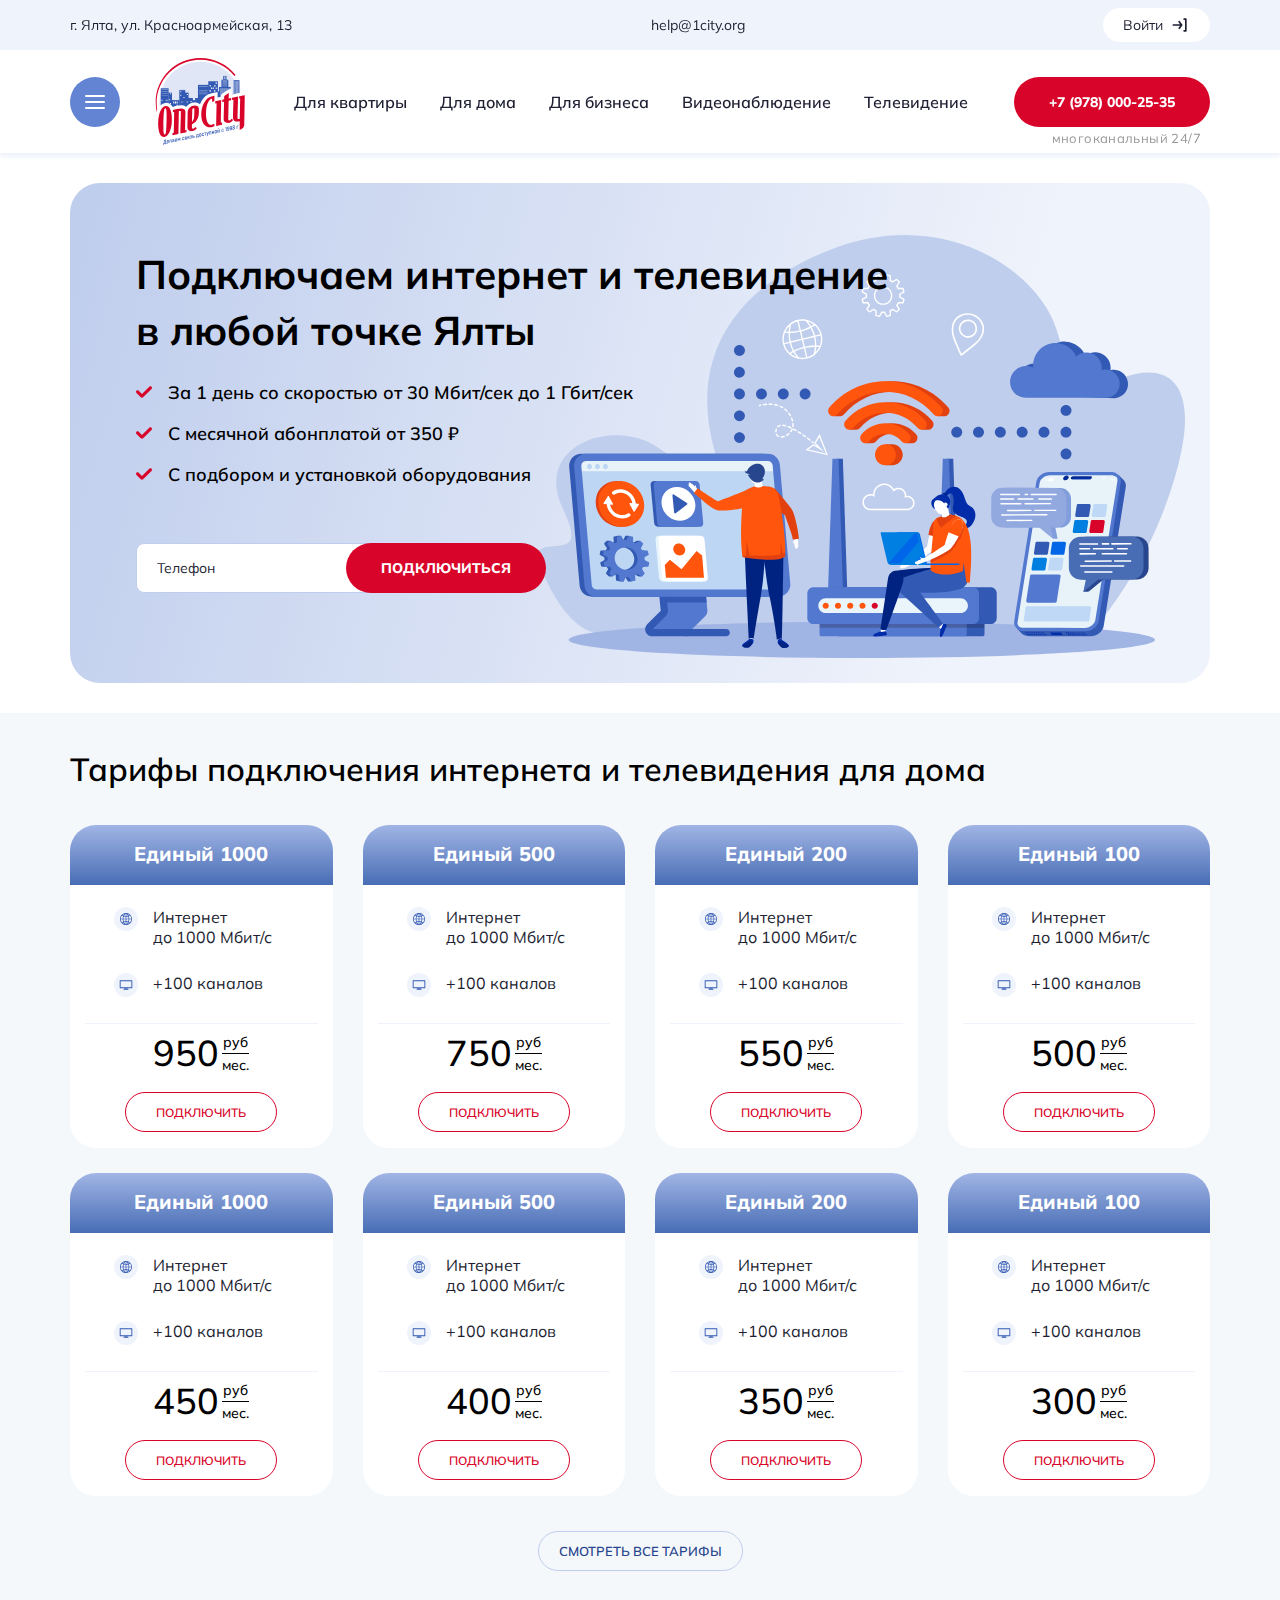
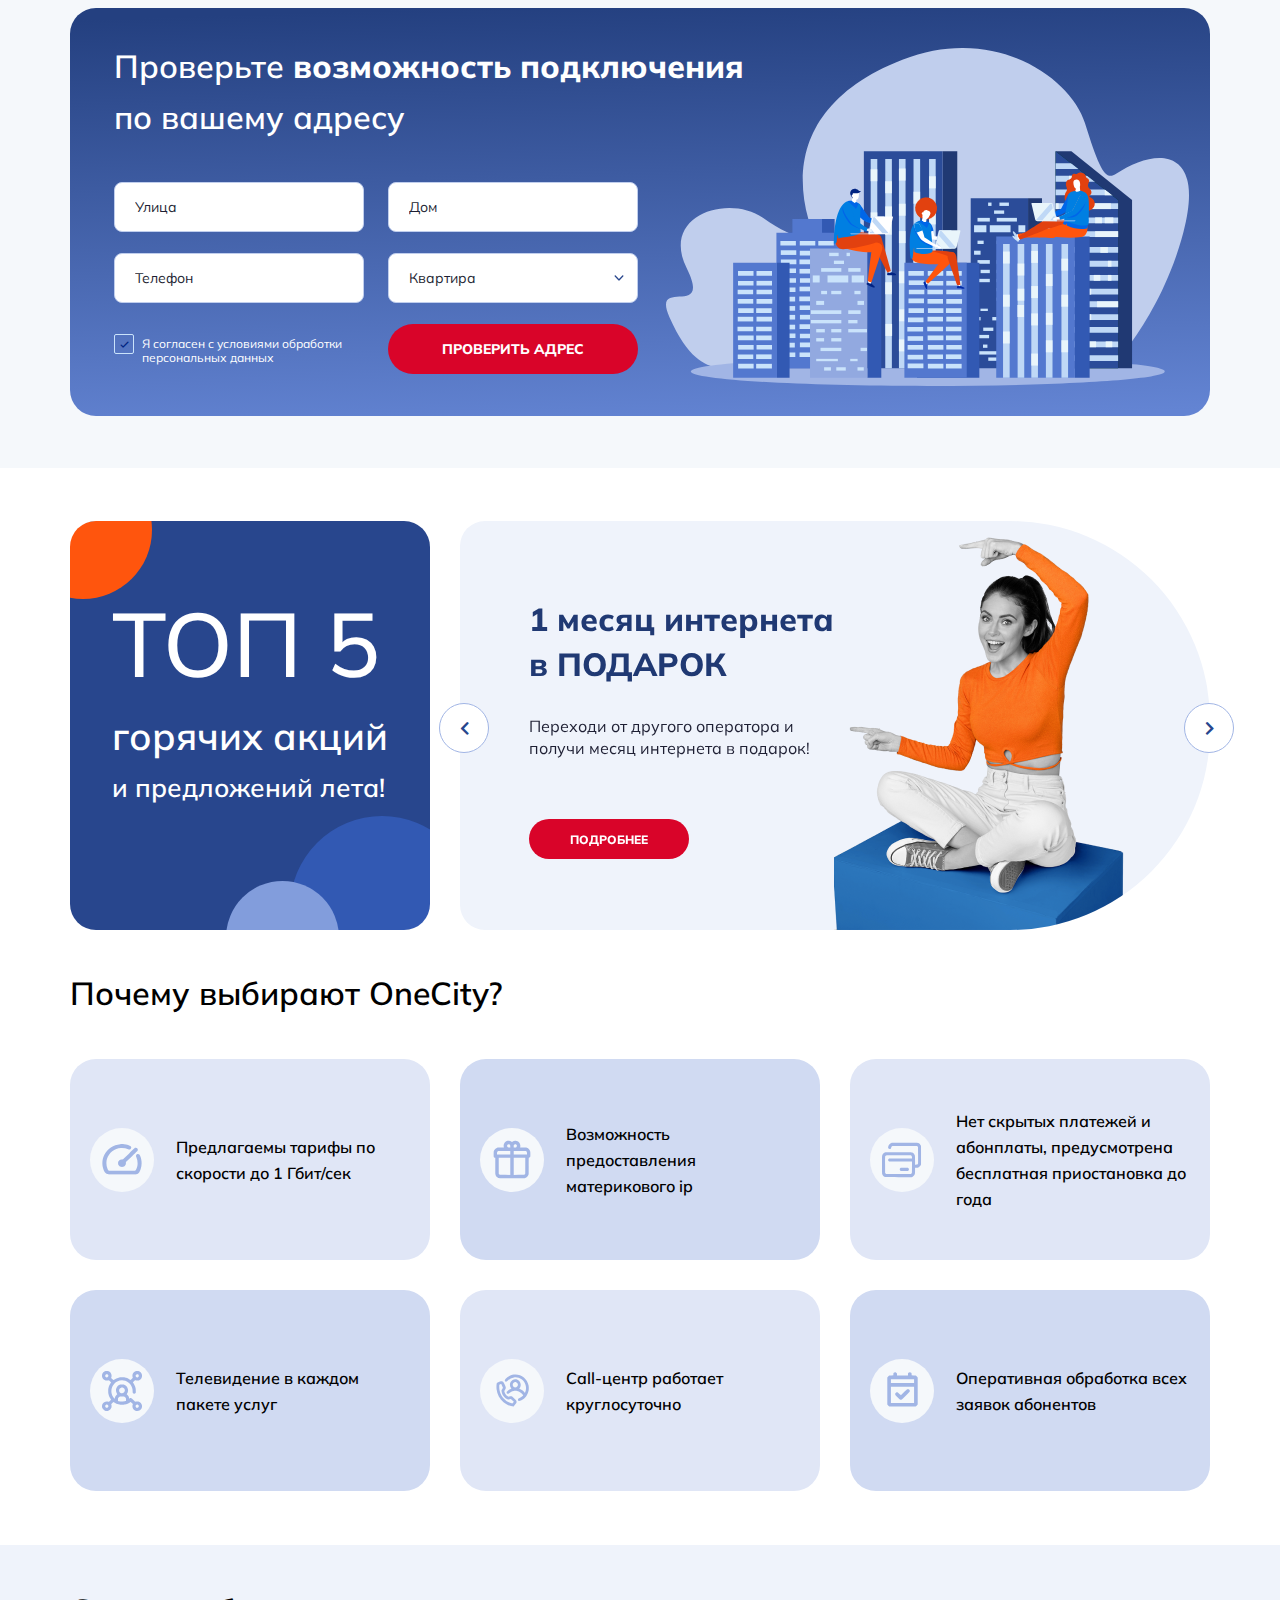
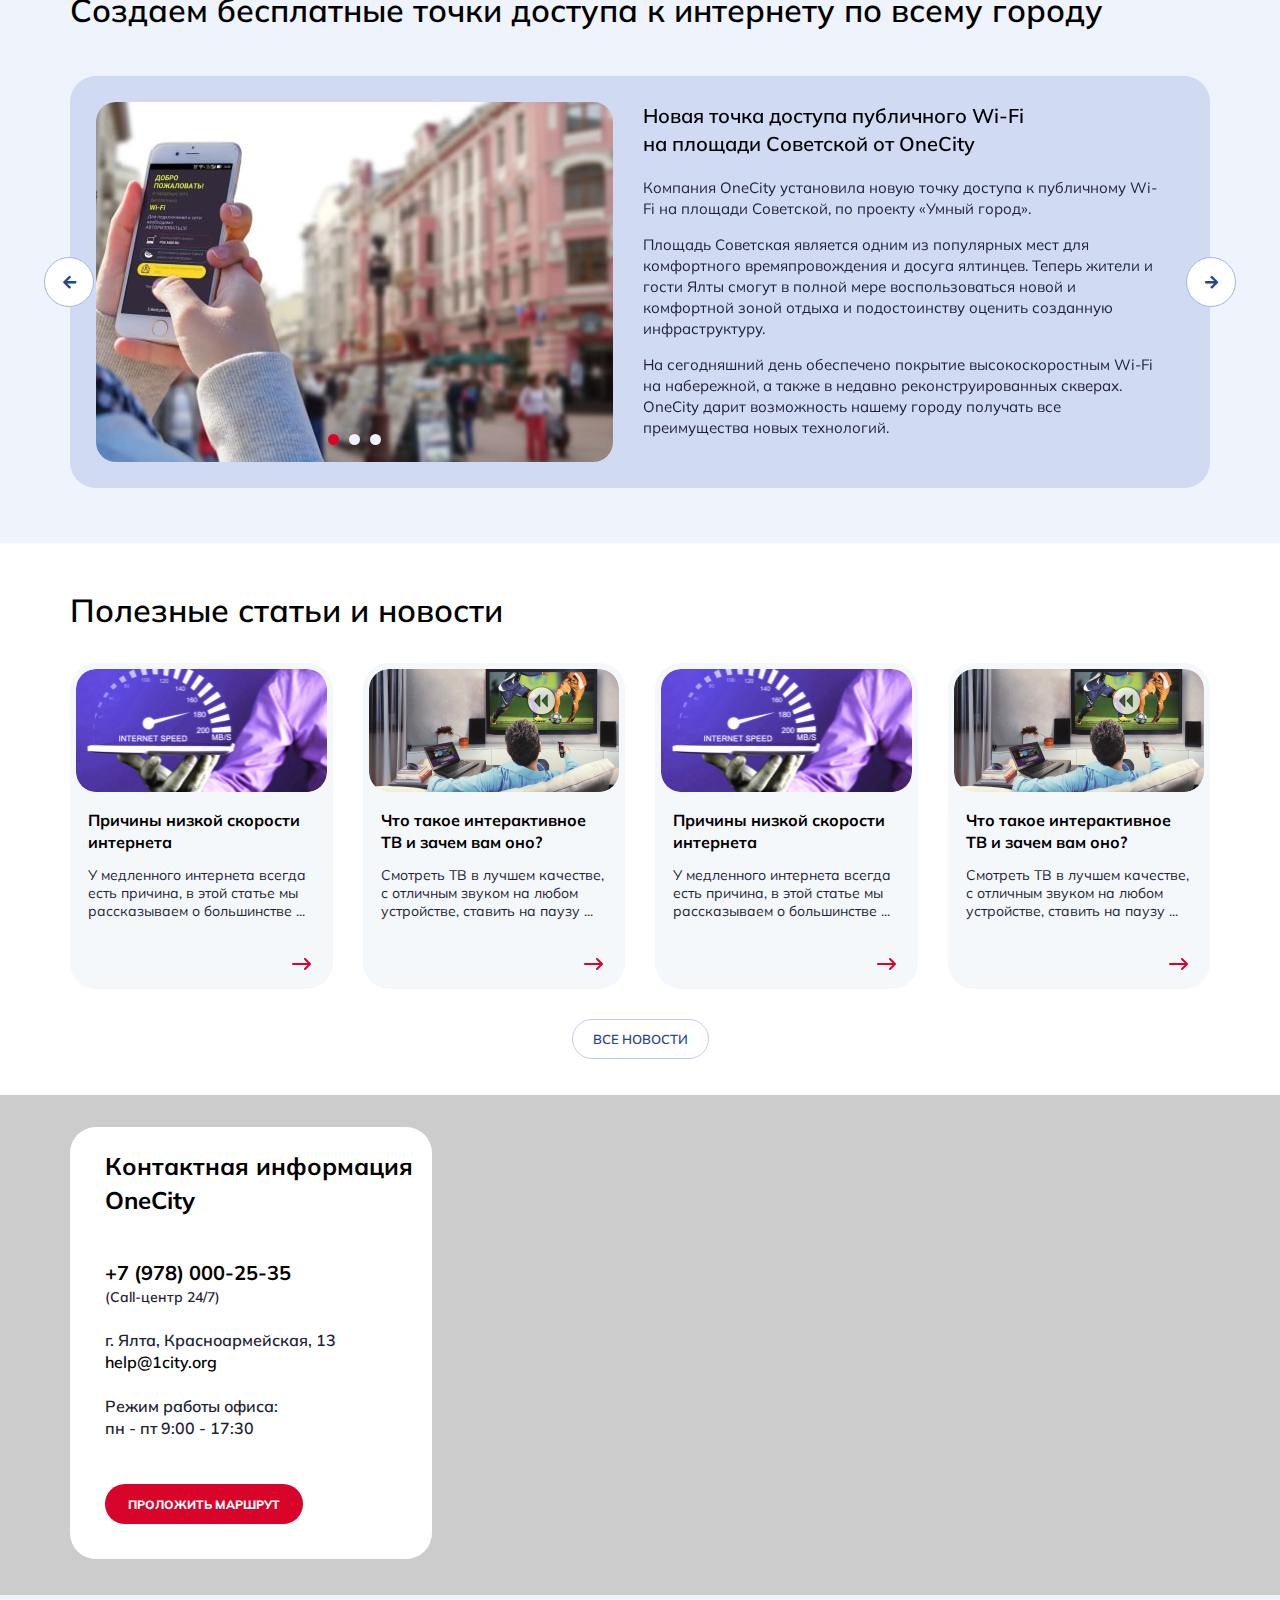
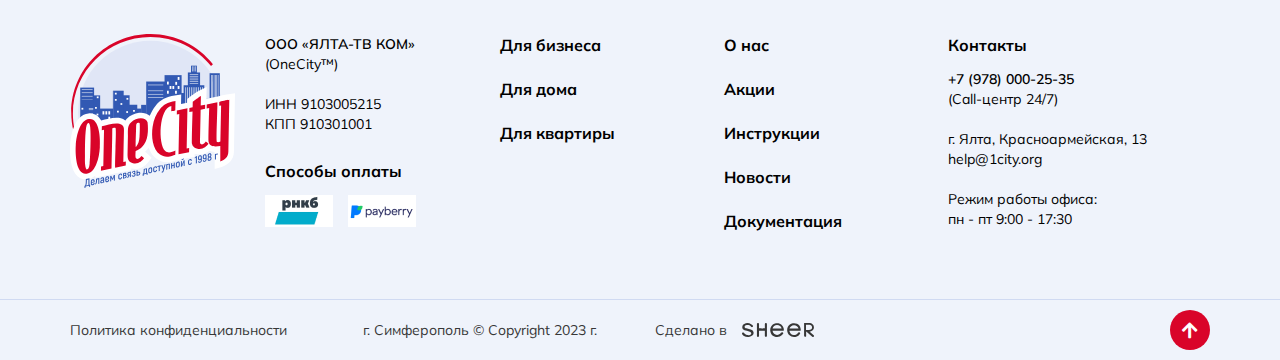
==== commit 0c255329: "Add files via upload" ====
--- a/index.html
+++ b/index.html
@@ -18,8 +18,8 @@
 	<link rel="stylesheet" href="libs/slick-1.5.9/slick/slick.css" />
 	<link rel="stylesheet" href="libs/slick-1.5.9/slick/slick-theme.css" />
 	<link rel="stylesheet" href="css/fonts.css" />
-	<link rel="stylesheet" href="css/main.css?ver=1.1" />
-	<link rel="stylesheet" href="css/media.css?ver=1.1" />
+	<link rel="stylesheet" href="css/main.css?ver=1.8" />
+	<link rel="stylesheet" href="css/media.css?ver=1.8" />
 </head>
 <body>
 
@@ -108,7 +108,7 @@
 			<div class="container">
 				<h2 class="title-section">Тарифы подключения интернета и телевидения для дома</h2>
 				<div class="row row_tarrifs">
-					<div class="col-lg-3 col-md-6">
+					<div class="col-lg-3 col-6">
 						<div class="item-tariff">
 							<div class="item-tariff__head">Единый 1000</div>
 							<ul class="list-tariff">
@@ -123,7 +123,7 @@
 							</div>
 						</div>
 					</div>
-					<div class="col-lg-3 col-md-6">
+					<div class="col-lg-3 col-6">
 						<div class="item-tariff">
 							<div class="item-tariff__head">Единый 500</div>
 							<ul class="list-tariff">
@@ -138,7 +138,7 @@
 							</div>
 						</div>
 					</div>
-					<div class="col-lg-3 col-md-6">
+					<div class="col-lg-3 col-6">
 						<div class="item-tariff">
 							<div class="item-tariff__head">Единый 200</div>
 							<ul class="list-tariff">
@@ -153,7 +153,7 @@
 							</div>
 						</div>
 					</div>
-					<div class="col-lg-3 col-md-6">
+					<div class="col-lg-3 col-6">
 						<div class="item-tariff">
 							<div class="item-tariff__head">Единый 100</div>
 							<ul class="list-tariff">
@@ -168,7 +168,7 @@
 							</div>
 						</div>
 					</div>
-					<div class="col-lg-3 col-md-6">
+					<div class="col-lg-3 col-6">
 						<div class="item-tariff">
 							<div class="item-tariff__head">Единый 1000</div>
 							<ul class="list-tariff">
@@ -183,7 +183,7 @@
 							</div>
 						</div>
 					</div>
-					<div class="col-lg-3 col-md-6">
+					<div class="col-lg-3 col-6">
 						<div class="item-tariff">
 							<div class="item-tariff__head">Единый 500</div>
 							<ul class="list-tariff">
@@ -198,7 +198,7 @@
 							</div>
 						</div>
 					</div>
-					<div class="col-lg-3 col-md-6">
+					<div class="col-lg-3 col-6">
 						<div class="item-tariff">
 							<div class="item-tariff__head">Единый 200</div>
 							<ul class="list-tariff">
@@ -213,7 +213,7 @@
 							</div>
 						</div>
 					</div>
-					<div class="col-lg-3 col-md-6">
+					<div class="col-lg-3 col-6">
 						<div class="item-tariff">
 							<div class="item-tariff__head">Единый 100</div>
 							<ul class="list-tariff">
@@ -325,7 +325,7 @@
 			<div class="container">
 				<h2 class="title-section">Почему выбирают OneCity?</h2>
 				<div class="row row_advantages">
-					<div class="col-lg-4 col-md-6">
+					<div class="col-lg-4 col-6">
 						<div class="item-advantage">
 							<div class="item-advantage__icon">
 								<img src="img/ic_avd1.svg" alt="alt">
@@ -333,7 +333,7 @@
 							<p>Предлагаемы тарифы по скорости до 1 Гбит/сек</p>
 						</div>
 					</div>
-					<div class="col-lg-4 col-md-6">
+					<div class="col-lg-4 col-6">
 						<div class="item-advantage">
 							<div class="item-advantage__icon">
 								<img src="img/ic_avd2.svg" alt="alt">
@@ -341,7 +341,7 @@
 							<p>Возможность предоставления материкового ip</p>
 						</div>
 					</div>
-					<div class="col-lg-4 col-md-6">
+					<div class="col-lg-4 col-6">
 						<div class="item-advantage">
 							<div class="item-advantage__icon">
 								<img src="img/ic_avd3.svg" alt="alt">
@@ -349,7 +349,7 @@
 							<p>Нет скрытых платежей и абонплаты, предусмотрена бесплатная приостановка до года</p>
 						</div>
 					</div>
-					<div class="col-lg-4 col-md-6">
+					<div class="col-lg-4 col-6">
 						<div class="item-advantage">
 							<div class="item-advantage__icon">
 								<img src="img/ic_avd4.svg" alt="alt">
@@ -357,7 +357,7 @@
 							<p>Телевидение в каждом пакете услуг</p>
 						</div>
 					</div>
-					<div class="col-lg-4 col-md-6">
+					<div class="col-lg-4 col-6">
 						<div class="item-advantage">
 							<div class="item-advantage__icon">
 								<img src="img/ic_avd5.svg" alt="alt">
@@ -365,7 +365,7 @@
 							<p>Call-центр работает круглосуточно</p>
 						</div>
 					</div>
-					<div class="col-lg-4 col-md-6">
+					<div class="col-lg-4 col-6">
 						<div class="item-advantage">
 							<div class="item-advantage__icon">
 								<img src="img/ic_avd6.svg" alt="alt">
@@ -451,7 +451,7 @@
 			<div class="container">
 				<h2 class="title-section">Полезные статьи и новости</h2>
 				<div class="row row_news">
-					<div class="col-lg-3 col-md-6">
+					<div class="col-lg-3 col-6">
 						<a href="#" class="item-news">
 							<span class="item-news__image">
 								<img src="img/news1.jpg" alt="alt">
@@ -462,7 +462,7 @@
 							</span>
 						</a>
 					</div>
-					<div class="col-lg-3 col-md-6">
+					<div class="col-lg-3 col-6">
 						<a href="#" class="item-news">
 							<span class="item-news__image">
 								<img src="img/news2.jpg" alt="alt">
@@ -473,7 +473,7 @@
 							</span>
 						</a>
 					</div>
-					<div class="col-lg-3 col-md-6">
+					<div class="col-lg-3 col-6">
 						<a href="#" class="item-news">
 							<span class="item-news__image">
 								<img src="img/news1.jpg" alt="alt">
@@ -484,7 +484,7 @@
 							</span>
 						</a>
 					</div>
-					<div class="col-lg-3 col-md-6">
+					<div class="col-lg-3 col-6">
 						<a href="#" class="item-news">
 							<span class="item-news__image">
 								<img src="img/news2.jpg" alt="alt">
@@ -610,7 +610,7 @@
 <script src="libs/scroll2id/PageScroll2id.min.js"></script>
 <script src="libs/mask/jquery.maskedinput.js"></script>
 <script src="libs/jQueryFormStyler-master/jquery.formstyler.min.js"></script>
-<script src="js/common.js?ver=1.1"></script>
+<script src="js/common.js?ver=1.8"></script>
 <script src="https://api-maps.yandex.ru/2.1/?lang=ru_RU"></script>
 <script>
 	$(document).ready(function() {
--- a/css/main.css
+++ b/css/main.css
@@ -365,6 +365,11 @@
 	border-radius: 8px;
 	width: 100%;
 	font-family: 'Mulish';
+}
+.item-form textarea {
+	height: 73px;
+	padding-top: 13px;
+	resize: none;
 }
 .item-form .jqselect {
 	width: 100%;
@@ -1131,4 +1136,285 @@
 }
 .header__wrapper .phone-wrap .btn-main i {
 	display: none;
+}
+.page-news {
+	padding-top: 20px;
+	padding-bottom: 30px;
+}
+.page-news .title-section {
+	padding-bottom: 10px;
+}
+.pager {
+	height: 50px;
+	position: relative;
+	display: flex;
+	align-items: center;
+	justify-content: center;
+	position: relative;
+}
+.page-numbers {
+	margin: 0 17px;
+	font-weight: 600;
+	color: #28468D;
+}
+.page-numbers.current,
+.page-numbers:hover {
+	color: #D90429;
+}
+.prev.page-numbers,
+.next.page-numbers {
+	position: absolute;
+	top: 0;
+	margin: 0;
+	width: 50px;
+	height: 50px;
+	font-size: 16px;
+	border-radius: 50%;
+	cursor: pointer;
+	transition: all 0.3s;
+	border: 1px solid #393185;
+	color: #393185;
+	display: flex;
+	align-items: center;
+	justify-content: center;
+}
+.prev.page-numbers {
+	left: 0;
+}
+.next.page-numbers {
+	right: 0;
+}
+.prev.page-numbers:hover,
+.next.page-numbers:hover {
+	color: #fff;
+	background-color: #393185;
+}
+.breadcrumbs {
+	padding: 20px 0;
+	font-size: 14px;
+	line-height: 18px;
+	display: flex;
+	align-items: center;
+	flex-wrap: wrap;
+}
+.breadcrumbs a {
+	color: #1E1F33;
+	border-bottom: 1px solid transparent;
+}
+.breadcrumbs a:hover {
+	border-color: #1E1F33;
+}
+.breadcrumbs li::after {
+	content: "/";
+	margin: 0 10px;
+}
+.breadcrumbs li:last-child::after {
+	display: none;
+}
+.article-content time {
+	font-size: 14px;
+line-height: 18px;
+padding: 6px 13px;
+margin-bottom: 10px;
+background: #F5F8FB;
+border-radius: 8px;
+display: inline-block;
+}
+.article-content h1 {
+	font-size: 30px;
+	line-height: 39px;
+	margin-bottom: 29px;
+	max-width: 588px;
+		font-weight: 600;
+		color: #000;
+}
+.article-content p {
+	margin-bottom: 20px;
+} 
+.article-content img {
+	max-width: 100%;
+	height: auto;
+	border-radius: 20px;
+}
+.article {
+	padding-bottom: 109px;
+}
+.block-form {
+	padding: 17px 55px;
+	padding-bottom: 25px;
+	background: #6153AD;
+border-radius: 26px;
+	color: #fff;
+}
+.block-form .title-block {
+	padding-bottom: 17px;
+	text-align: center;
+	color: #fff;
+}
+.page-contacts {
+	padding-top: 32px;
+}
+.page-contacts #map {
+	margin-top: 24px;
+}
+.block-form .btn-main {
+	width: 100%;
+}
+.block-form .checkbox {
+	margin-top: 18px;
+}
+.item-contact {
+	padding-left: 46px;
+	margin-bottom: 64px;
+	position: relative;	
+}
+.item-contact__title {
+	font-size: 18px;
+	margin-bottom: 7px;
+	font-weight: 700;
+	color: #000;
+}
+.item-contact strong {
+	font-weight: 600;
+}
+.item-contact a {
+	color: #1E1F33;
+}
+.item-contact > span {
+	font-size: 14px;
+	display: block;
+}
+.item-contact img {
+	position: absolute;
+	top: 0;
+	left: 0;
+}
+.page-contacts .title-section {
+	padding-bottom: 30px;
+}
+.block-form .item-form {
+	margin-bottom: 10px;
+}
+
+.page-tariffs {
+	padding-top: 16px;
+	padding-bottom: 16px;
+	background: #F4F3F8;
+}
+.unit-tarif {
+	min-height: 100%;
+	display: flex;
+	flex-direction: column;
+	align-items: flex-start;
+	background: #FFFFFF;
+border-radius: 26px;
+transition: all 0.3s;
+}
+.unit-tarif:hover {
+	box-shadow: 0 10px 10px #bfd6ee;
+}
+.unit-tarif__head {
+	font-size: 24px;
+	line-height: 38px;
+	padding: 14px;
+	font-weight: 800;
+	color: #fff;
+	text-align: center;
+	width: 100%;
+	background: #6153AD;
+border-radius: 26px 26px 0px 0px;
+}
+.unit-tarif__content {
+	padding: 20px 35px;
+	padding-top: 16px;
+	width: 100%;
+	border-bottom: 1px solid #F4F3F8;
+}
+.bottom-unit {
+	padding-top: 20px;
+	padding-bottom: 20px;
+	border: none;
+}
+.unit-tarif__bottom {
+	display: flex;
+	align-items: center;
+	justify-content: space-between;
+}
+.unit-tarif__descr {
+	line-height: 20px;
+	max-width: 154px;
+}
+.unit-tarif li {
+	line-height: 22px;
+	margin-bottom: 7px;
+	padding-left: 15px;
+	position: relative;
+}
+.unit-tarif li::before {
+	content: "•";
+	top: 0px;
+	left: 0px;
+	position: absolute;
+}
+.unit-tarif .title-middle {
+	margin-bottom: 12px;
+	font-weight: 700;
+}
+.page-tariffs .title-section {
+	padding-bottom: 24px;
+}
+.row_main > div {
+	margin-bottom: 30px;
+}
+.row_main > div:nth-child(even) .unit-tarif__head {
+	background: #8A78D6;
+}
+
+.section-text {
+	padding-top: 31px;
+	padding-bottom: 20px;
+}
+.section-text h2 {
+	font-size: 20px;
+	line-height: 28px;
+	margin-bottom: 16px;
+	font-weight: 700;
+	color: #000;
+}
+.section-text p {
+	margin-bottom: 20px;
+}
+.image-tariff {
+	padding-top: 17px;
+	padding-bottom: 17px;
+}
+.image-tariff img {
+	max-width: 100%;
+	height: auto;
+	display: block;
+	border-radius: 13px;
+}
+.tariffs-wrapper .unit-tarif__head {
+	padding-left: 38px;
+	padding-right: 38px;
+	border-top-left-radius: 0;
+	text-align: left;
+}
+.tariffs-wrapper {
+	padding-left: 20px;
+	margin-bottom: 30px;
+	background: #FFFFFF;
+border-radius: 26px;
+}
+.tariffs-wrapper .unit-tarif:hover {
+	box-shadow: none;
+}
+.tariffs-wrapper .unit-tarif__content {
+	padding-left: 0;
+	padding-right: 25px;
+	padding-bottom: 15px;
+	padding-top: 15px;
+}
+.tariffs-wrapper .unit-tarif ul li {
+	margin-bottom: 0;
 }--- a/css/media.css
+++ b/css/media.css
@@ -134,6 +134,56 @@
 	.header.nav-up {
 		transform: translateY(-140px);
 	}
+	.article-content h1 {
+		font-size: 27px;
+		line-height: 37px;
+		margin-bottom: 25px;
+		max-width: 545px;
+	}
+	.item-contact__title {
+		font-size: 16px;
+		margin-bottom: 6px;
+	}
+	.item-contact {
+		padding-left: 40px;
+		margin-bottom: 50px;
+	}
+	.block-form {
+		padding: 17px 20px;
+		padding-bottom: 25px;
+	}
+	.title-block {
+		font-size: 22px;
+		line-height: 32px;
+	}
+	.block-form .title-block {
+		padding-bottom: 12px;
+	}
+	.item-contact > span {
+		font-size: 13px;
+	}
+	.unit-tarif__head {
+    font-size: 20px;
+    line-height: 35px;
+    padding: 12px;
+}
+.unit-tarif__content {
+    padding: 15px 20px;
+}
+.title-middle {
+    font-size: 18px;
+    line-height: 26px;
+    }
+    .unit-tarif__descr {
+    line-height: 18px;
+    max-width: 125px;
+    font-size: 13px;
+}
+.section-text h2 {
+    font-size: 18px;
+    line-height: 26px;
+    margin-bottom: 15px;
+    }
 }
 
 /* Medium Devices, Desktops */
@@ -298,27 +348,59 @@
 		margin: 0;
 		margin-bottom: 20px;
 	}
+	.menu-mobile .btn-login:not(:hover) {
+		background: #e8e8e8;
+	}
+	.menu-mobile .header__location {
+		margin-bottom: 10px;
+	}
+	.menu-mobile .header__mail,
 	.menu-mobile .btn-login {
-    background: #e8e8e8;
-}
-.menu-mobile .header__location {
-	margin-bottom: 10px;
-}
-.menu-mobile .header__mail,
-.menu-mobile .btn-login {
-	margin-bottom: 20px;
-}
-.menu-mobile .phone-wrap {
-	align-items: flex-start;
-}
-.descr-phone {
-	padding-right: 0;
-	padding-left: 9px;
-	margin-bottom: 0;
-	margin-top: 8px;
-}
-.menu-mobile .phone-wrap .btn-main i {
-	display: none;
+		margin-bottom: 20px;
+	}
+	.menu-mobile .phone-wrap {
+		align-items: flex-start;
+	}
+	.descr-phone {
+		padding-right: 0;
+		padding-left: 9px;
+		margin-bottom: 0;
+		margin-top: 8px;
+	}
+	.menu-mobile .phone-wrap .btn-main i {
+		display: none;
+	}
+	.article {
+		padding-bottom: 60px;
+	}
+	.block-form {
+		padding: 17px 65px;
+		padding-bottom: 25px;
+	}
+	.block-form .checkbox {
+		justify-content: center;
+	}
+	.item-contact {
+		margin-bottom: 30px;
+	}
+	.section-text h2 {
+    font-size: 16px;
+    line-height: 26px;
+}
+.section-text p {
+	margin-bottom: 15px;
+}
+.tariffs-wrapper {
+	padding-left: 0;
+}
+.image-tariff {
+	padding: 15px;
+}
+.tariffs-wrapper .unit-tarif__head {
+	    border-top-left-radius: 26px;
+}
+.tariffs-wrapper .unit-tarif__content {
+	padding-left: 25px;
 }
 }
 
@@ -397,8 +479,12 @@
 	.slide-offer {
 		max-width: 250px;
 	}
+	.row_advantages {
+		margin: 0 -7px;
+	}
 	.row_advantages > div {
-		margin-bottom: 20px;
+		padding: 0 7px;
+		margin-bottom: 15px;
 	}
 	.slider-about {
 		padding: 20px;
@@ -466,6 +552,46 @@
 	.offers {
 		padding-bottom: 20px;
 	}
+	.item-advantage {
+		padding: 20px;
+		display: block;
+		height: auto;
+		min-height: 100%;
+	}
+	.item-advantage__icon {
+		margin: 0;
+		margin-bottom: 15px;
+	}
+	.prev.page-numbers, .next.page-numbers {
+		width: 36px;
+		height: 36px;
+		font-size: 14px;
+	}
+	.pager {
+		height: 36px;
+		margin-top: 10px;
+	}
+	.article-content h1 {
+		font-size: 23px;
+		line-height: 34px;
+		margin-bottom: 20px;
+	}
+	.page-contacts .title-section {
+		padding-bottom: 20px;
+	}
+	.item-contact {
+		margin-bottom: 23px;
+	}
+	.row_main > div {
+		margin-bottom: 25px;
+	}
+	.page-tariffs .title-section {
+    padding-bottom: 15px;
+}
+.tariffs-wrapper .unit-tarif__content {
+	padding-left: 20px;
+	padding-right: 20px;
+}
 }
 
 /* Extra Small Devices, Phones */
@@ -525,6 +651,154 @@
 	.offers-block {
 		max-width: 390px;
 	}
+	.row_advantages {
+		margin: 0 -4px;
+	}
+	.row_advantages > div {
+		padding: 0 4px;
+		margin-bottom: 10px;
+	}
+	.item-advantage {
+		padding: 15px;
+		font-size: 12px;
+		line-height: 17px;
+		border-radius: 10px;
+	}
+	.item-advantage__icon {
+		width: 54px;
+		height: 54px;
+		padding: 11px;
+	}
+	.item-tariff__head {
+		font-size: 15px;
+		line-height: 27px;
+		padding: 10px;
+		padding-bottom: 10px;
+		border-radius: 10px 10px 0px 0px;
+	}
+	.item-tariff {
+		font-size: 13px;
+		border-radius: 10px;
+	}
+	.icon-tariff {
+		margin-right: 8px;
+	}
+	.row_news > div,
+	.row_tarrifs > div {
+		padding: 0 4px;
+		margin-bottom: 10px;
+	}
+	.row_news,
+	.row_tarrifs {
+		margin: 0 -4px;
+	}
+	.list-tariff {
+		padding: 0 15px;
+	}
+	.price-main {
+		font-size: 28px;
+		line-height: 48px;
+	}
+	.price-main span {
+		font-size: 12px;
+		line-height: 16px;
+	}
+	.item-tariff .btn-main {
+		font-size: 11px;
+		line-height: 15px;
+		height: 37px;
+		padding: 0 20px;
+	}
+	.consultation-block .title-section {
+		font-size: 22px;
+		line-height: 30px;
+	}
+	.item-news__image {
+		height: 100px;
+		border-radius: 10px;
+	}
+	.item-news__image img {
+		border-radius: 10px;
+	}
+	.item-news__content {
+		padding: 0 3px;
+		padding-top: 8px;
+	}
+	.item-news__title {
+		margin-bottom: 10px;
+		line-height: 19px;
+	}
+	.item-news::after {
+		bottom: 13px;
+		right: 17px;
+		width: 17px;
+		height: 10px;
+	}
+	.item-news {
+		font-size: 13px;
+		padding-bottom: 39px;
+		border-radius: 10px;
+	}
+	.item-news__text {
+		font-size: 13px;
+		line-height: 17px;
+	}
+	.news {
+		padding-bottom: 28px;
+	}
+	.title-section {
+		font-size: 22px;
+		line-height: 34px;
+	}
+	.article-content h1 {
+		font-size: 21px;
+		line-height: 32px;
+	}
+	.article {
+		padding-bottom: 45px;
+	}
+	.block-form {
+		padding: 18px 30px;
+		padding-bottom: 25px;
+	}
+	.unit-tarif__head {
+    font-size: 18px;
+    line-height: 33px;
+    padding: 10px;
+        border-radius: 15px 15px 0px 0px;
+}
+.unit-tarif {
+	border-radius: 15px;
+}
+.unit-tarif__content {
+    padding: 15px 15px;
+}
+.unit-tarif__bottom {
+	flex-wrap: wrap;
+}
+.unit-tarif__descr {
+	width: 100%;
+	margin-bottom: 7px;
+	max-width: initial;
+}
+.section-text {
+    padding-top: 25px;
+    padding-bottom: 15px;
+}
+.section-text h2 {
+    font-size: 15px;
+    line-height: 24px;
+}
+.tariffs-wrapper .unit-tarif__head {
+	    border-top-left-radius: 15px;
+}
+.tariffs-wrapper .unit-tarif__content {
+	padding-left: 15px;
+	padding-right: 15px;
+}
+.tariffs-wrapper {
+	margin-bottom: 15px;
+}
 }
 
 /* Custom, iPhone Retina */
